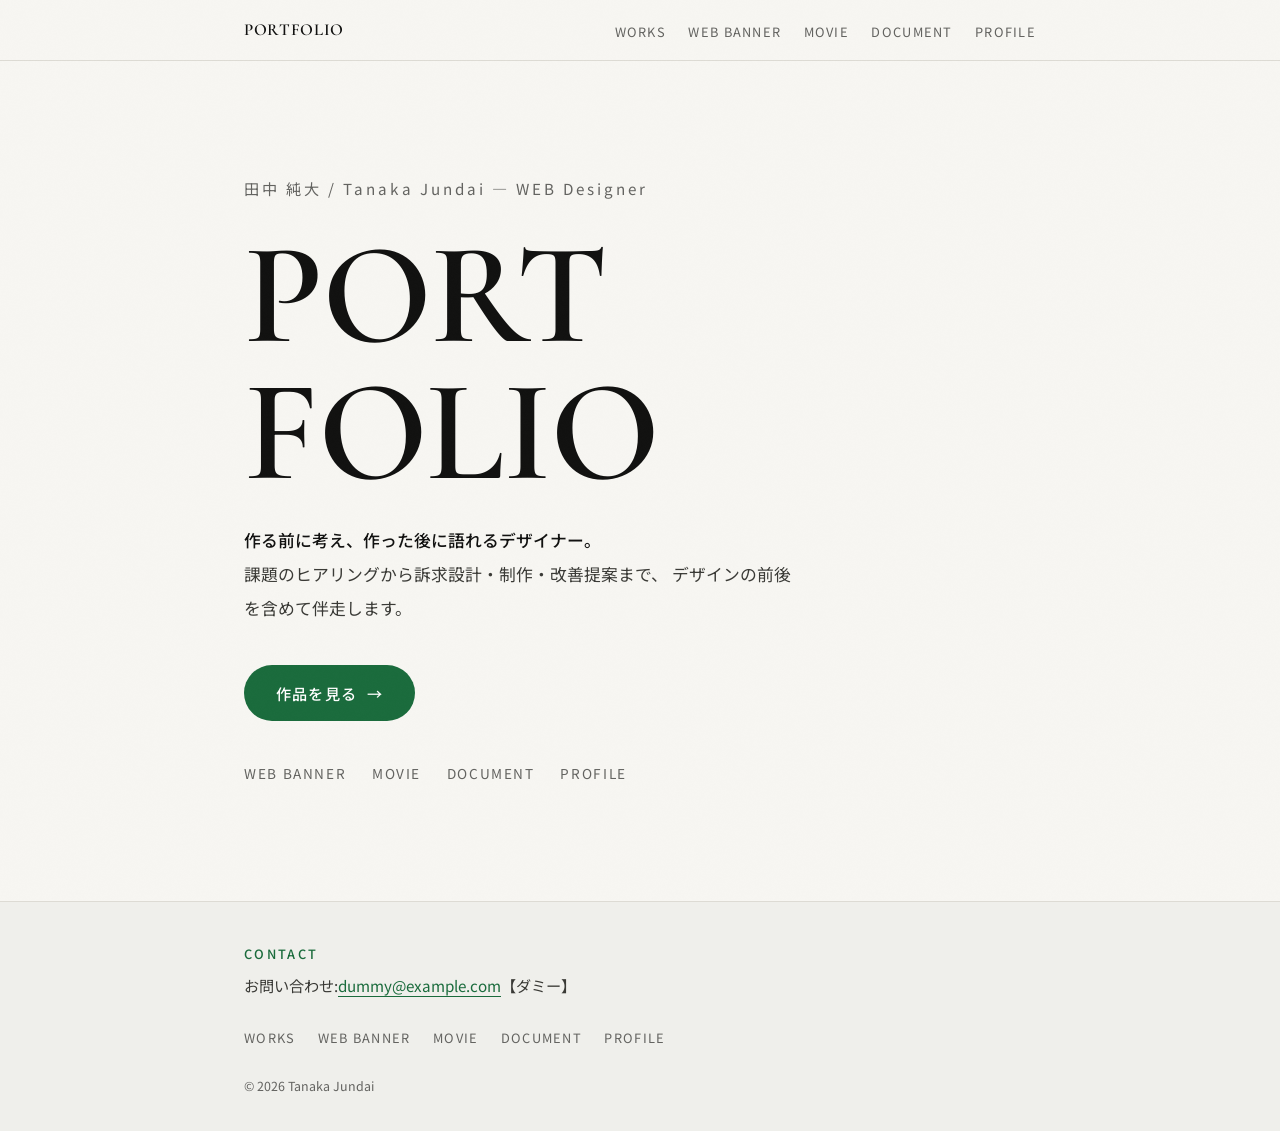
==== index.html @ b8ddf9c5 "Add files via upload" ====
<!DOCTYPE html>
<html lang="ja">
<head>
<meta charset="UTF-8">
<meta name="viewport" content="width=device-width, initial-scale=1.0">
<title>田中純大 | WEBデザイナー Portfolio</title>
<meta name="description" content="WEBデザイナー田中純大のポートフォリオ。バナー・映像・提案資料まで、意図を語れるデザインの実績を掲載しています。">
<meta property="og:title" content="田中純大 | WEBデザイナー Portfolio">
<meta property="og:description" content="意図を語り、提案できるWEBデザイナー田中純大の制作実績。">
<meta property="og:type" content="website">
<meta property="og:url" content="https://tanaka11921423-source.github.io/portfolio/">
<link href="https://fonts.googleapis.com/css2?family=Noto+Sans+JP:wght@300;400;500;700&family=Cormorant+Garamond:ital,wght@0,300;0,400;0,600;1,300;1,400&display=swap" rel="stylesheet">
<link rel="stylesheet" href="style.css">
</head>
<body>

<nav class="site-nav" aria-label="メインナビゲーション">
  <div class="nav-inner">
    <a class="nav-logo" href="index.html">PORTFOLIO</a>
    <ul class="nav-links">
      <li><a href="works.html">Works</a></li>
      <li><a href="banner.html">Web Banner</a></li>
      <li><a href="movie.html">Movie</a></li>
      <li><a href="document.html">Document</a></li>
      <li><a href="profile.html">Profile</a></li>
    </ul>
    <button class="hamburger" id="hamburger" aria-label="メニューを開く" aria-expanded="false">
      <span></span><span></span><span></span>
    </button>
  </div>
</nav>
<div class="mobile-menu" id="mobileMenu" role="navigation" aria-label="モバイルメニュー">
  <a href="works.html">Works</a>
  <a href="banner.html">Web Banner</a>
  <a href="movie.html">Movie</a>
  <a href="document.html">Document</a>
  <a href="profile.html">Profile</a>
</div>

<main>
<div class="cover-page">
  <div class="cover-inner">
    <p class="cover-label fade-in">田中 純大 / Tanaka Jundai — WEB Designer</p>
    <h1 class="cover-title fade-in">PORT<br>FOLIO</h1>
    <p class="cover-tagline fade-in">
      <strong>作る前に考え、作った後に語れるデザイナー。</strong><br>
      課題のヒアリングから訴求設計・制作・改善提案まで、
      デザインの前後を含めて伴走します。
    </p>
    <a class="cover-cta fade-in" href="works.html">作品を見る</a>
    <nav class="cover-nav fade-in" aria-label="ページ一覧">
      <a href="banner.html">Web Banner</a>
      <a href="movie.html">Movie</a>
      <a href="document.html">Document</a>
      <a href="profile.html">Profile</a>
    </nav>
  </div>
</div>
</main>

<footer class="site-footer">
  <div class="footer-inner">
    <p class="footer-contact-label">Contact</p>
    <!-- TODO: 連絡先を実際のものに差し替えてください -->
    <p class="footer-contact">お問い合わせ:<a href="mailto:dummy@example.com">dummy@example.com</a>【ダミー】</p>
    <div class="footer-links">
      <a href="works.html">Works</a>
      <a href="banner.html">Web Banner</a>
      <a href="movie.html">Movie</a>
      <a href="document.html">Document</a>
      <a href="profile.html">Profile</a>
    </div>
    <p class="footer-copy">© 2026 Tanaka Jundai</p>
  </div>
</footer>

<script src="script.js"></script>
</body>
</html>
---- style.css ----
/* ============================================================
   田中純大 Portfolio — 共通スタイル
   既存のデザイントークンを継承し、全ページで共有します。
   ============================================================ */

:root {
  --bg:        #f7f6f2;
  --bg2:       #ffffff;
  --bg3:       #efefeb;
  --border:    #dddbd4;
  --text:      #111110;
  --text-sub:  #3a3a36;
  --text-muted:#636360;
  --accent:    #1a6b3c;
  --accent-lt: #e8f4ed;
  --accent2:   #b45309;
  --accent2-lt:#fef3e2;
  --line:      1px solid var(--border);
  --radius:    6px;
  --max:       840px;
  --sans:      'Noto Sans JP', sans-serif;
  --display:   'Cormorant Garamond', serif;
}

*, *::before, *::after { box-sizing: border-box; margin: 0; padding: 0; }
html { scroll-behavior: smooth; font-size: 16px; }
body {
  background: var(--bg);
  color: var(--text);
  font-family: var(--sans);
  font-weight: 400;
  font-size: 1rem;
  line-height: 1.9;
  overflow-x: hidden;
}

/* 紙のような質感のノイズ */
body::after {
  content: '';
  position: fixed;
  inset: 0;
  pointer-events: none;
  z-index: 9999;
  opacity: 0.018;
  background-image: url("data:image/svg+xml,%3Csvg xmlns='http://www.w3.org/2000/svg' width='400' height='400'%3E%3Cfilter id='g'%3E%3CfeTurbulence type='fractalNoise' baseFrequency='0.72' numOctaves='4' stitchTiles='stitch'/%3E%3CfeColorMatrix type='saturate' values='0'/%3E%3C/filter%3E%3Crect width='400' height='400' filter='url(%23g)'/%3E%3C/svg%3E");
  background-size: 200px 200px;
}

.wrap { max-width: var(--max); margin: 0 auto; padding: 0 1.5rem; }

/* ── NAV ─────────────────────────────────────── */
nav.site-nav {
  position: sticky; top: 0; z-index: 100;
  background: rgba(247,246,242,0.94);
  backdrop-filter: blur(8px);
  border-bottom: var(--line);
}
.nav-inner {
  max-width: var(--max); margin: 0 auto; padding: 0 1.5rem;
  display: flex; justify-content: space-between; align-items: center;
  height: 60px;
}
.nav-logo {
  font-family: var(--display); font-size: 1.05rem; font-weight: 600;
  color: var(--text); text-decoration: none; letter-spacing: 0.04em;
}
.nav-links { display: none; list-style: none; }
.nav-links a {
  font-size: 0.8rem; letter-spacing: 0.1em; text-transform: uppercase;
  color: var(--text-muted); text-decoration: none; transition: color 0.2s;
  padding-bottom: 4px;
}
.nav-links a:hover { color: var(--accent); }
/* 現在地表示 */
.nav-links a[aria-current="page"],
.nav-links a.current {
  color: var(--accent);
  border-bottom: 2px solid var(--accent);
}

/* ハンバーガー(モバイル) */
.hamburger {
  display: flex; flex-direction: column; justify-content: center; gap: 5px;
  width: 36px; height: 36px;
  background: none; border: none; cursor: pointer; padding: 4px; z-index: 200;
}
.hamburger span {
  display: block; width: 22px; height: 2px;
  background: var(--text); border-radius: 2px;
  transition: transform 0.3s, opacity 0.3s;
  transform-origin: center;
}
.hamburger.open span:nth-child(1) { transform: translateY(7px) rotate(45deg); }
.hamburger.open span:nth-child(2) { opacity: 0; }
.hamburger.open span:nth-child(3) { transform: translateY(-7px) rotate(-45deg); }

.mobile-menu {
  display: block; position: fixed; top: 60px; right: 0; width: 220px;
  background: var(--bg2); border-left: var(--line); border-bottom: var(--line);
  border-radius: 0 0 0 var(--radius);
  box-shadow: -4px 4px 20px rgba(0,0,0,0.08);
  z-index: 150; padding: 0.5rem 0;
  transform: translateX(100%); transition: transform 0.3s ease;
}
.mobile-menu.open { transform: translateX(0); }
.mobile-menu a {
  display: block; padding: 1rem 1.5rem;
  font-size: 0.92rem; letter-spacing: 0.1em; text-transform: uppercase;
  color: var(--text-sub); text-decoration: none;
  border-bottom: var(--line); transition: background 0.2s, color 0.2s;
}
.mobile-menu a:last-child { border-bottom: none; }
.mobile-menu a:hover { background: var(--accent-lt); color: var(--accent); }
.mobile-menu a[aria-current="page"] { color: var(--accent); font-weight: 500; }

@media (min-width: 769px) {
  .hamburger { display: none; }
  .mobile-menu { display: none !important; }
  .nav-links { display: flex; gap: 1.8rem; }
}

/* ── COVER(トップページ) ───────────────────── */
.cover-page {
  min-height: calc(100vh - 60px);
  display: flex; align-items: center;
}
.cover-inner { max-width: var(--max); margin: 0 auto; padding: 4rem 1.5rem; width: 100%; }
.cover-label {
  font-size: 0.95rem; letter-spacing: 0.2em; color: var(--text-muted);
  margin-bottom: 1.5rem;
}
.cover-title {
  font-family: var(--display);
  font-size: clamp(4rem, 14vw, 9rem);
  font-weight: 600; line-height: 0.95; letter-spacing: -0.01em;
  margin-bottom: 1.5rem;
}
.cover-tagline {
  font-size: 1.05rem; color: var(--text-sub); line-height: 2;
  max-width: 560px; margin-bottom: 2.5rem;
}
.cover-tagline strong { color: var(--text); font-weight: 500; }
.cover-cta {
  display: inline-flex; align-items: center; gap: 0.6rem;
  background: var(--accent); color: #fff; text-decoration: none;
  font-size: 0.95rem; font-weight: 500; letter-spacing: 0.08em;
  padding: 0.85rem 2rem; border-radius: 100px;
  transition: opacity 0.2s, transform 0.2s;
}
.cover-cta:hover { opacity: 0.88; transform: translateY(-1px); }
.cover-cta::after { content: '→'; }
.cover-nav {
  display: flex; gap: 1.6rem; margin-top: 2.5rem; flex-wrap: wrap;
}
.cover-nav a {
  font-size: 0.85rem; letter-spacing: 0.12em; text-transform: uppercase;
  color: var(--text-muted); text-decoration: none;
  border-bottom: 1px solid transparent; transition: color 0.2s, border-color 0.2s;
}
.cover-nav a:hover { color: var(--accent); border-color: var(--accent); }

/* ── SECTION 共通 ────────────────────────────── */
.sec { padding: 4.5rem 0; border-bottom: var(--line); }
.sec:last-of-type { border-bottom: none; }
.sec-label {
  font-size: 0.82rem; letter-spacing: 0.18em; text-transform: uppercase;
  color: var(--accent); font-weight: 500; margin-bottom: 0.6rem;
}
.sec-title {
  font-size: 1.7rem; font-weight: 700; line-height: 1.5; margin-bottom: 2rem;
}
.sec-lead { color: var(--text-sub); max-width: 640px; margin-bottom: 2.5rem; }
.sec-lead strong { color: var(--text); font-weight: 500; }

/* ── ボックス・チップ ────────────────────────── */
.note-box {
  background: var(--bg2); border: var(--line); border-left: 3px solid var(--accent);
  border-radius: var(--radius); padding: 1.2rem 1.5rem;
  max-width: 640px; margin-bottom: 2rem;
}
.note-box-label {
  font-size: 0.85rem; letter-spacing: 0.18em; text-transform: uppercase;
  color: var(--accent); font-weight: 500; margin-bottom: 0.4rem;
}
.note-box-text { font-size: 0.93rem; color: var(--text-sub); line-height: 1.85; }
.note-box-text strong { color: var(--text); font-weight: 500; }

.chips { display: flex; flex-wrap: wrap; gap: 0.5rem; }
.chip {
  font-size: 0.85rem; padding: 0.3rem 0.8rem; border-radius: 100px;
  border: var(--line); color: var(--text-sub); background: var(--bg2);
}
.chip.hi { background: var(--accent-lt); border-color: var(--accent); color: var(--accent); }

/* ── WORKS カード ────────────────────────────── */
.work-cards { display: grid; grid-template-columns: 1fr; gap: 1.5rem; }
@media (min-width: 640px) { .work-cards { grid-template-columns: repeat(3, 1fr); } }
.work-card {
  display: block; text-decoration: none; color: inherit;
  background: var(--bg2); border: var(--line); border-radius: var(--radius);
  overflow: hidden; transition: transform 0.2s, box-shadow 0.2s;
}
.work-card:hover { transform: translateY(-3px); box-shadow: 0 8px 24px rgba(0,0,0,0.07); }
.work-card-thumb { aspect-ratio: 4 / 3; background: var(--bg3); }
.work-card-body { padding: 1.1rem 1.3rem 1.3rem; }
.work-card-cat {
  font-size: 0.75rem; letter-spacing: 0.15em; text-transform: uppercase;
  color: var(--accent); font-weight: 500; margin-bottom: 0.2rem;
}
.work-card-title { font-size: 1.05rem; font-weight: 700; margin-bottom: 0.3rem; }
.work-card-desc { font-size: 0.87rem; color: var(--text-muted); line-height: 1.7; }

/* ── 作品グリッド(バナー等) ─────────────────── */
.work-grid { display: grid; grid-template-columns: 1fr; gap: 2rem; }
@media (min-width: 640px) { .work-grid { grid-template-columns: repeat(2, 1fr); } }
.work-item { background: var(--bg2); border: var(--line); border-radius: var(--radius); overflow: hidden; }
.work-item img { width: 100%; aspect-ratio: 5 / 4; object-fit: cover; display: block; }
.work-item-body { padding: 1rem 1.2rem 1.2rem; }
.work-item-title { font-size: 0.95rem; font-weight: 700; margin-bottom: 0.25rem; }
.work-item-desc { font-size: 0.85rem; color: var(--text-sub); line-height: 1.75; }

/* ── 動画 ────────────────────────────────────── */
.video-frame {
  position: relative; aspect-ratio: 16 / 9;
  background: var(--bg3); border: var(--line); border-radius: var(--radius);
  overflow: hidden; margin-bottom: 1.2rem;
}
.video-frame iframe { position: absolute; inset: 0; width: 100%; height: 100%; border: none; }

/* ── ダミープレースホルダー ──────────────────── */
.ph {
  display: flex; flex-direction: column; align-items: center; justify-content: center;
  gap: 0.4rem;
  background: repeating-linear-gradient(-45deg, var(--bg3), var(--bg3) 12px, #e9e9e4 12px, #e9e9e4 24px);
  border: 2px dashed var(--border);
  color: var(--text-muted);
  font-size: 0.85rem; letter-spacing: 0.08em;
  text-align: center; padding: 1rem;
}
.ph::before { content: '🖼'; font-size: 1.4rem; opacity: 0.5; }
.ph.ph-video::before { content: '▶'; }
.ph-tag {
  display: inline-block;
  background: var(--accent2-lt); color: var(--accent2);
  font-size: 0.78rem; font-weight: 500; letter-spacing: 0.08em;
  padding: 0.15rem 0.7rem; border-radius: 100px;
  margin-bottom: 0.8rem;
}

/* ── プロセスステップ ────────────────────────── */
.steps { display: flex; flex-wrap: wrap; gap: 0.8rem; margin-bottom: 2.5rem; }
.step {
  flex: 1 1 140px;
  background: var(--bg2); border: var(--line); border-radius: var(--radius);
  padding: 0.9rem 1rem; text-align: center;
}
.step-num {
  font-family: var(--display); font-size: 1.2rem; font-weight: 600;
  color: var(--accent); margin-bottom: 0.15rem;
}
.step-name { font-size: 0.85rem; font-weight: 500; }

/* ── プロフィール ────────────────────────────── */
.profile-hero { padding: 4rem 0 3.5rem; border-bottom: var(--line); }
.profile-hero-grid { display: grid; grid-template-columns: 1fr; gap: 2.5rem; align-items: start; }
@media (min-width: 700px) { .profile-hero-grid { grid-template-columns: 1fr 260px; } }
.profile-name {
  font-family: var(--display);
  font-size: clamp(2.4rem, 7vw, 3.6rem);
  font-weight: 600; line-height: 1.1; margin-bottom: 0.4rem;
}
.profile-name-ja { font-size: 0.95rem; color: var(--text-muted); letter-spacing: 0.15em; margin-bottom: 1.6rem; }
.profile-intro { font-size: 0.98rem; color: var(--text-sub); max-width: 560px; margin-bottom: 1.6rem; }
.profile-intro strong { color: var(--text); font-weight: 500; }
.profile-photo { width: 100%; border-radius: var(--radius); border: var(--line); display: block; }

/* スキル表 */
.skill-list { list-style: none; display: grid; gap: 0.7rem; max-width: 560px; }
.skill-item {
  display: flex; justify-content: space-between; gap: 1rem;
  background: var(--bg2); border: var(--line); border-radius: var(--radius);
  padding: 0.7rem 1.1rem; font-size: 0.9rem;
}
.skill-name { font-weight: 500; }
.skill-note { color: var(--text-muted); font-size: 0.85rem; text-align: right; }

/* タイムライン */
.timeline { list-style: none; border-left: 2px solid var(--border); padding-left: 1.4rem; display: grid; gap: 1.4rem; max-width: 560px; }
.timeline li { position: relative; }
.timeline li::before {
  content: ''; position: absolute; left: -1.75rem; top: 0.55rem;
  width: 9px; height: 9px; border-radius: 50%;
  background: var(--accent); border: 2px solid var(--bg);
}
.timeline-year { font-family: var(--display); font-weight: 600; color: var(--accent); font-size: 1.05rem; }
.timeline-body { font-size: 0.92rem; color: var(--text-sub); }
.timeline-body strong { color: var(--text); font-weight: 500; }

/* Approach カード */
.approach-grid { display: grid; grid-template-columns: 1fr; gap: 1.2rem; }
@media (min-width: 640px) { .approach-grid { grid-template-columns: repeat(2, 1fr); } }
.approach-cell {
  background: var(--bg2); border: var(--line); border-radius: var(--radius);
  padding: 1.3rem 1.4rem;
}
.approach-num { font-family: var(--display); font-size: 1.3rem; font-weight: 600; color: var(--accent); margin-bottom: 0.3rem; }
.approach-title { font-size: 1rem; font-weight: 700; margin-bottom: 0.4rem; }
.approach-text { font-size: 0.88rem; color: var(--text-sub); line-height: 1.8; }

/* Vision */
.philosophy-quote {
  font-size: 1.25rem; font-weight: 700; line-height: 1.8;
  border-left: 3px solid var(--accent); padding-left: 1.2rem;
  margin-bottom: 1.6rem;
}
.philosophy-body p { color: var(--text-sub); max-width: 640px; margin-bottom: 1rem; }
.philosophy-body strong { color: var(--text); font-weight: 500; }

/* ── ページ送り+フッター ────────────────────── */
.page-nav {
  display: flex; justify-content: space-between; gap: 1rem;
  max-width: var(--max); margin: 0 auto; padding: 2.5rem 1.5rem;
}
.page-nav a {
  display: inline-flex; flex-direction: column; gap: 0.15rem;
  text-decoration: none; max-width: 48%;
}
.page-nav-label {
  font-size: 0.75rem; letter-spacing: 0.15em; text-transform: uppercase;
  color: var(--text-muted);
}
.page-nav-title { font-size: 0.95rem; font-weight: 700; color: var(--text); transition: color 0.2s; }
.page-nav a:hover .page-nav-title { color: var(--accent); }
.page-nav .next { text-align: right; margin-left: auto; }

footer.site-footer {
  border-top: var(--line);
  background: var(--bg3);
  padding: 2.5rem 0 2rem;
}
.footer-inner { max-width: var(--max); margin: 0 auto; padding: 0 1.5rem; }
.footer-contact-label {
  font-size: 0.8rem; letter-spacing: 0.18em; text-transform: uppercase;
  color: var(--accent); font-weight: 500; margin-bottom: 0.3rem;
}
.footer-contact {
  font-size: 0.95rem; color: var(--text-sub); margin-bottom: 1.6rem;
}
.footer-contact a { color: var(--accent); text-decoration: none; border-bottom: 1px solid var(--accent); }
.footer-links { display: flex; flex-wrap: wrap; gap: 1.4rem; margin-bottom: 1.6rem; }
.footer-links a {
  font-size: 0.8rem; letter-spacing: 0.1em; text-transform: uppercase;
  color: var(--text-muted); text-decoration: none; transition: color 0.2s;
}
.footer-links a:hover { color: var(--accent); }
.footer-copy { font-size: 0.78rem; color: var(--text-muted); }

/* ── トップへ戻る ────────────────────────────── */
.back-to-top {
  position: fixed; right: 1.2rem; bottom: 1.2rem; z-index: 90;
  width: 42px; height: 42px; border-radius: 50%;
  background: var(--bg2); border: var(--line); cursor: pointer;
  display: flex; align-items: center; justify-content: center;
  opacity: 0; pointer-events: none; transition: opacity 0.3s;
}
.back-to-top.show { opacity: 1; pointer-events: auto; }
.back-to-top svg { width: 18px; height: 18px; fill: none; stroke: var(--text); stroke-width: 2; }

/* ── フェードイン ────────────────────────────── */
.fade-in { opacity: 0; transform: translateY(16px); transition: opacity 0.6s ease, transform 0.6s ease; }
.fade-in.visible { opacity: 1; transform: translateY(0); }

@media (prefers-reduced-motion: reduce) {
  html { scroll-behavior: auto; }
  .fade-in { opacity: 1; transform: none; transition: none; }
  .work-card, .cover-cta { transition: none; }
}

/* フォーカス可視化 */
a:focus-visible, button:focus-visible {
  outline: 2px solid var(--accent);
  outline-offset: 3px;
  border-radius: 2px;
}

/* ── モバイル用:現在ページ名ラベル ──────────── */
.nav-here {
  font-size: 0.78rem; letter-spacing: 0.12em; text-transform: uppercase;
  color: var(--accent); font-weight: 500;
  background: var(--accent-lt);
  padding: 0.15rem 0.7rem; border-radius: 100px;
  margin-right: auto; margin-left: 0.9rem;
}
@media (min-width: 769px) {
  .nav-here { display: none; }
  .nav-links { gap: 1.4rem; }
}
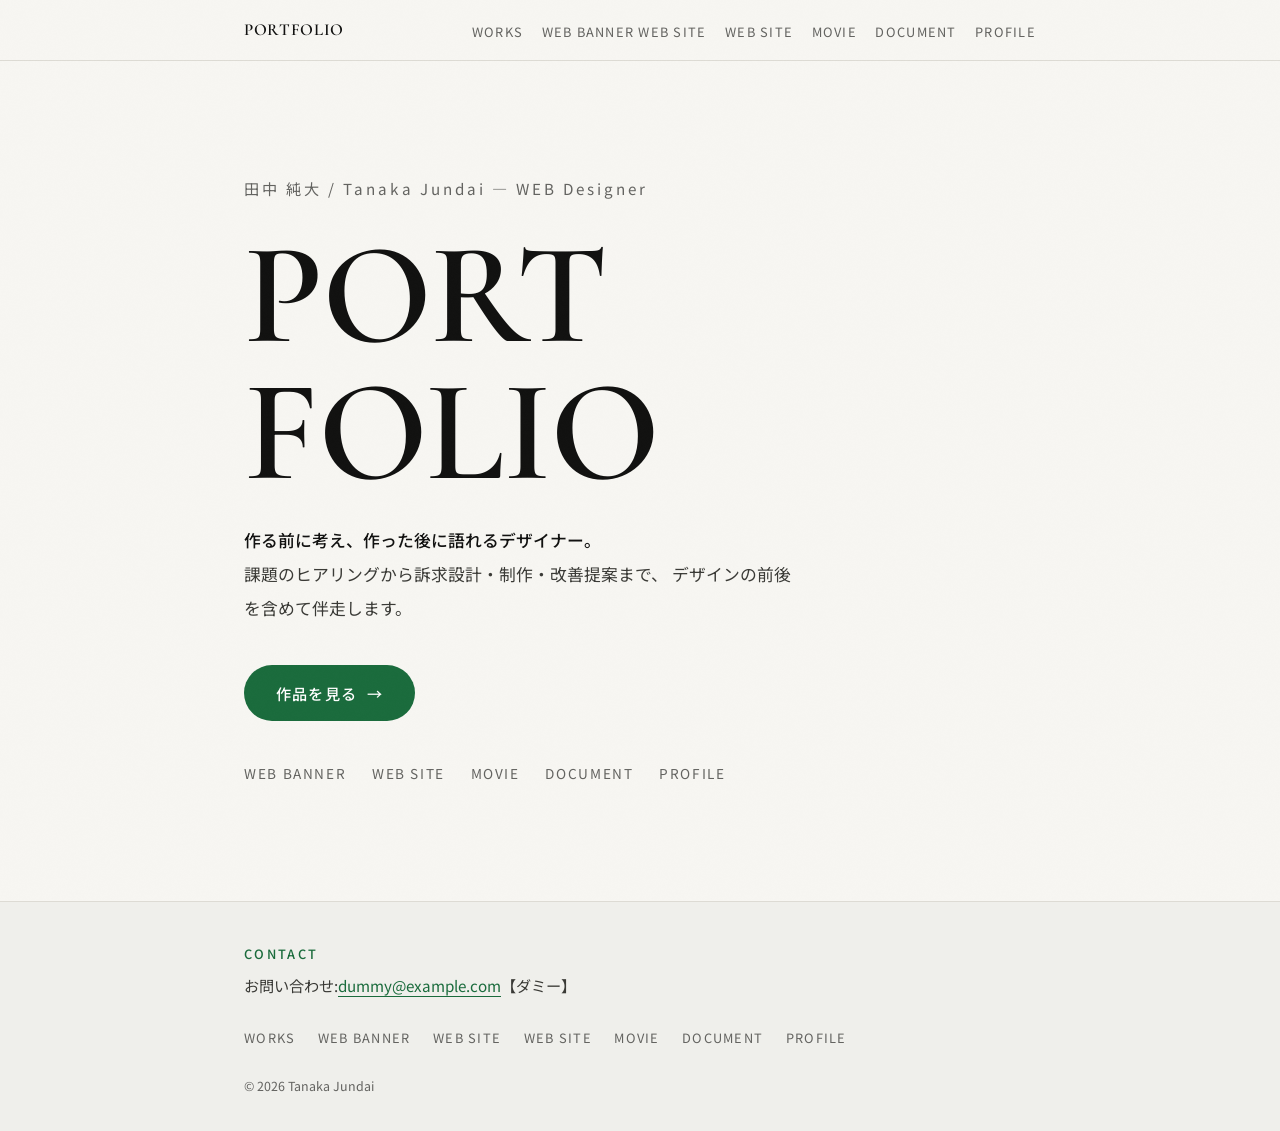
==== commit c243461a: "Add files via upload" ====
--- a/index.html
+++ b/index.html
@@ -19,7 +19,9 @@
     <a class="nav-logo" href="index.html">PORTFOLIO</a>
     <ul class="nav-links">
       <li><a href="works.html">Works</a></li>
-      <li><a href="banner.html">Web Banner</a></li>
+      <li><a href="banner.html">Web Banner</a>
+      <a href="website.html">Web Site</a></li>
+      <li><a href="website.html">Web Site</a></li>
       <li><a href="movie.html">Movie</a></li>
       <li><a href="document.html">Document</a></li>
       <li><a href="profile.html">Profile</a></li>
@@ -32,6 +34,8 @@
 <div class="mobile-menu" id="mobileMenu" role="navigation" aria-label="モバイルメニュー">
   <a href="works.html">Works</a>
   <a href="banner.html">Web Banner</a>
+      <a href="website.html">Web Site</a>
+  <a href="website.html">Web Site</a>
   <a href="movie.html">Movie</a>
   <a href="document.html">Document</a>
   <a href="profile.html">Profile</a>
@@ -50,6 +54,7 @@
     <a class="cover-cta fade-in" href="works.html">作品を見る</a>
     <nav class="cover-nav fade-in" aria-label="ページ一覧">
       <a href="banner.html">Web Banner</a>
+      <a href="website.html">Web Site</a>
       <a href="movie.html">Movie</a>
       <a href="document.html">Document</a>
       <a href="profile.html">Profile</a>
@@ -66,6 +71,8 @@
     <div class="footer-links">
       <a href="works.html">Works</a>
       <a href="banner.html">Web Banner</a>
+      <a href="website.html">Web Site</a>
+      <a href="website.html">Web Site</a>
       <a href="movie.html">Movie</a>
       <a href="document.html">Document</a>
       <a href="profile.html">Profile</a>
--- a/style.css
+++ b/style.css
@@ -194,7 +194,7 @@
 
 /* ── WORKS カード ────────────────────────────── */
 .work-cards { display: grid; grid-template-columns: 1fr; gap: 1.5rem; }
-@media (min-width: 640px) { .work-cards { grid-template-columns: repeat(3, 1fr); } }
+@media (min-width: 640px) { .work-cards { grid-template-columns: repeat(2, 1fr); } }
 .work-card {
   display: block; text-decoration: none; color: inherit;
   background: var(--bg2); border: var(--line); border-radius: var(--radius);
@@ -393,5 +393,5 @@
 }
 @media (min-width: 769px) {
   .nav-here { display: none; }
-  .nav-links { gap: 1.4rem; }
-}
+  .nav-links { gap: 1.15rem; }
+}
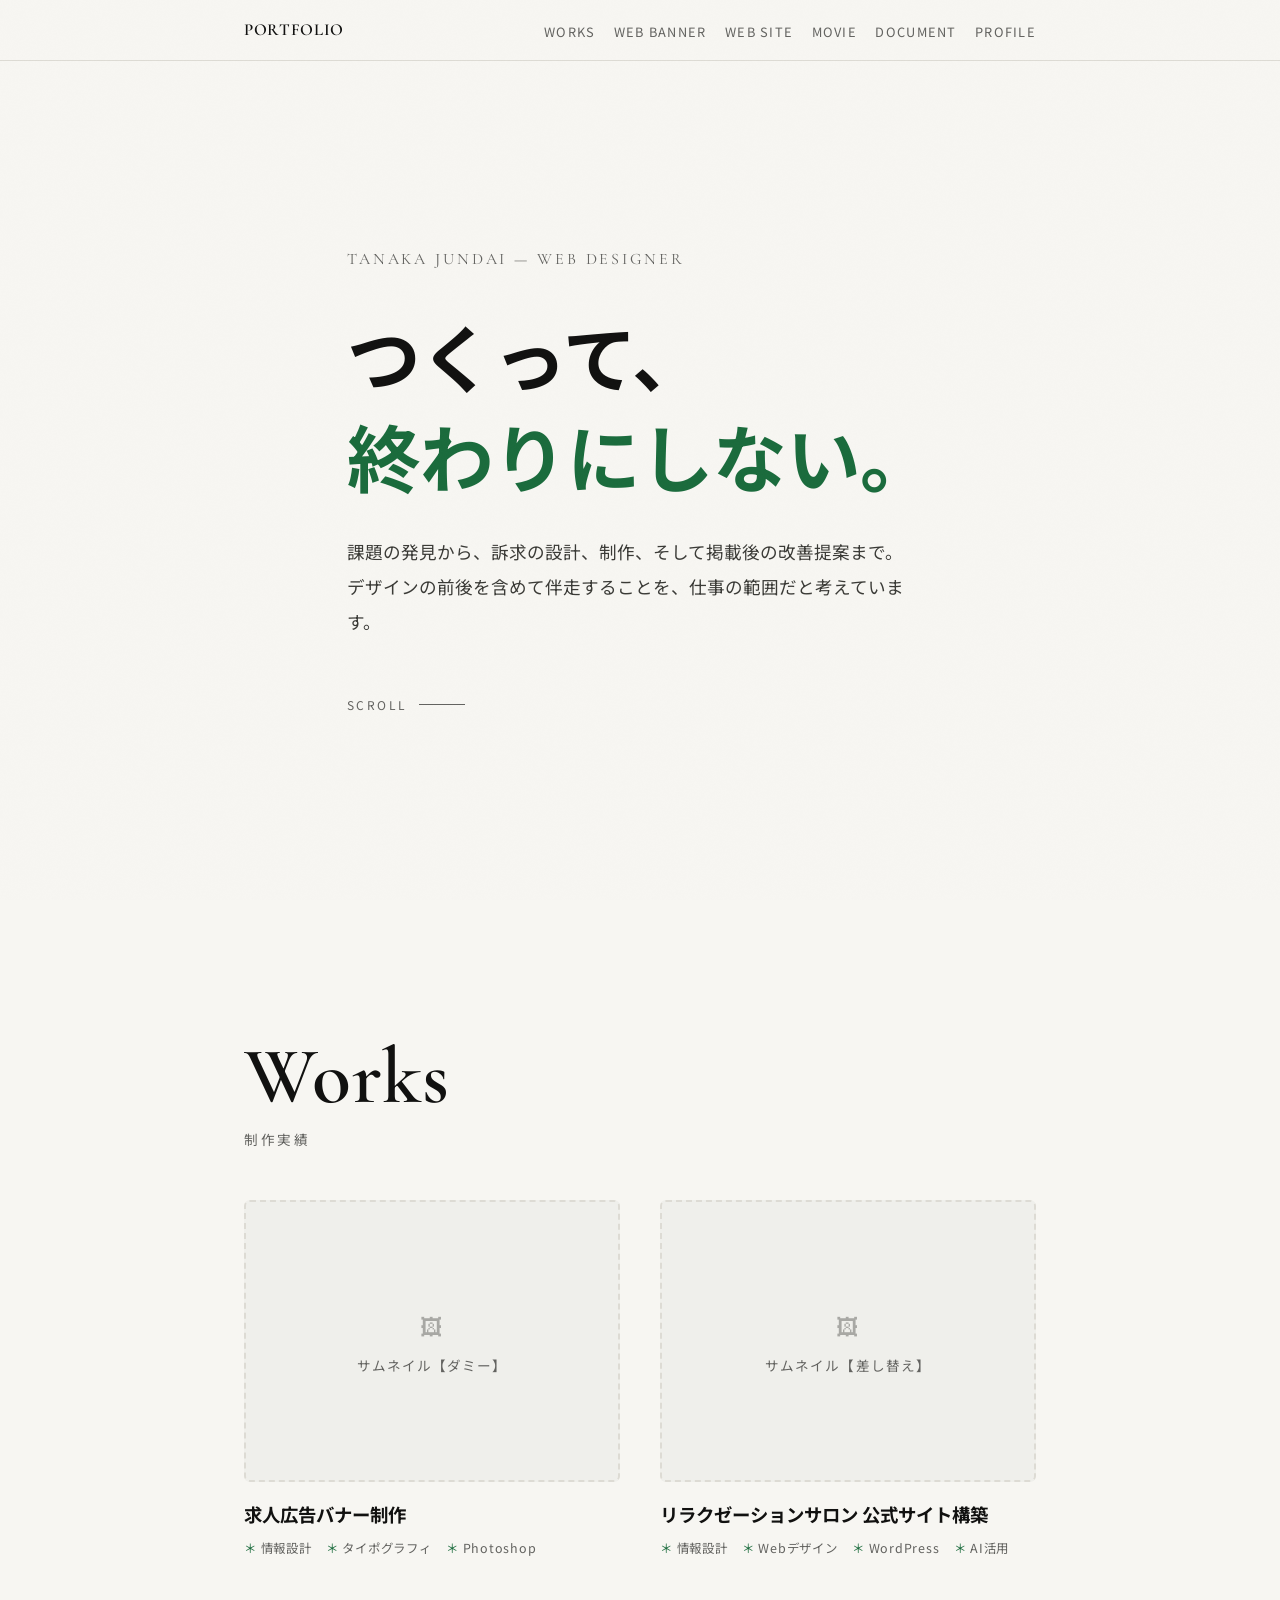
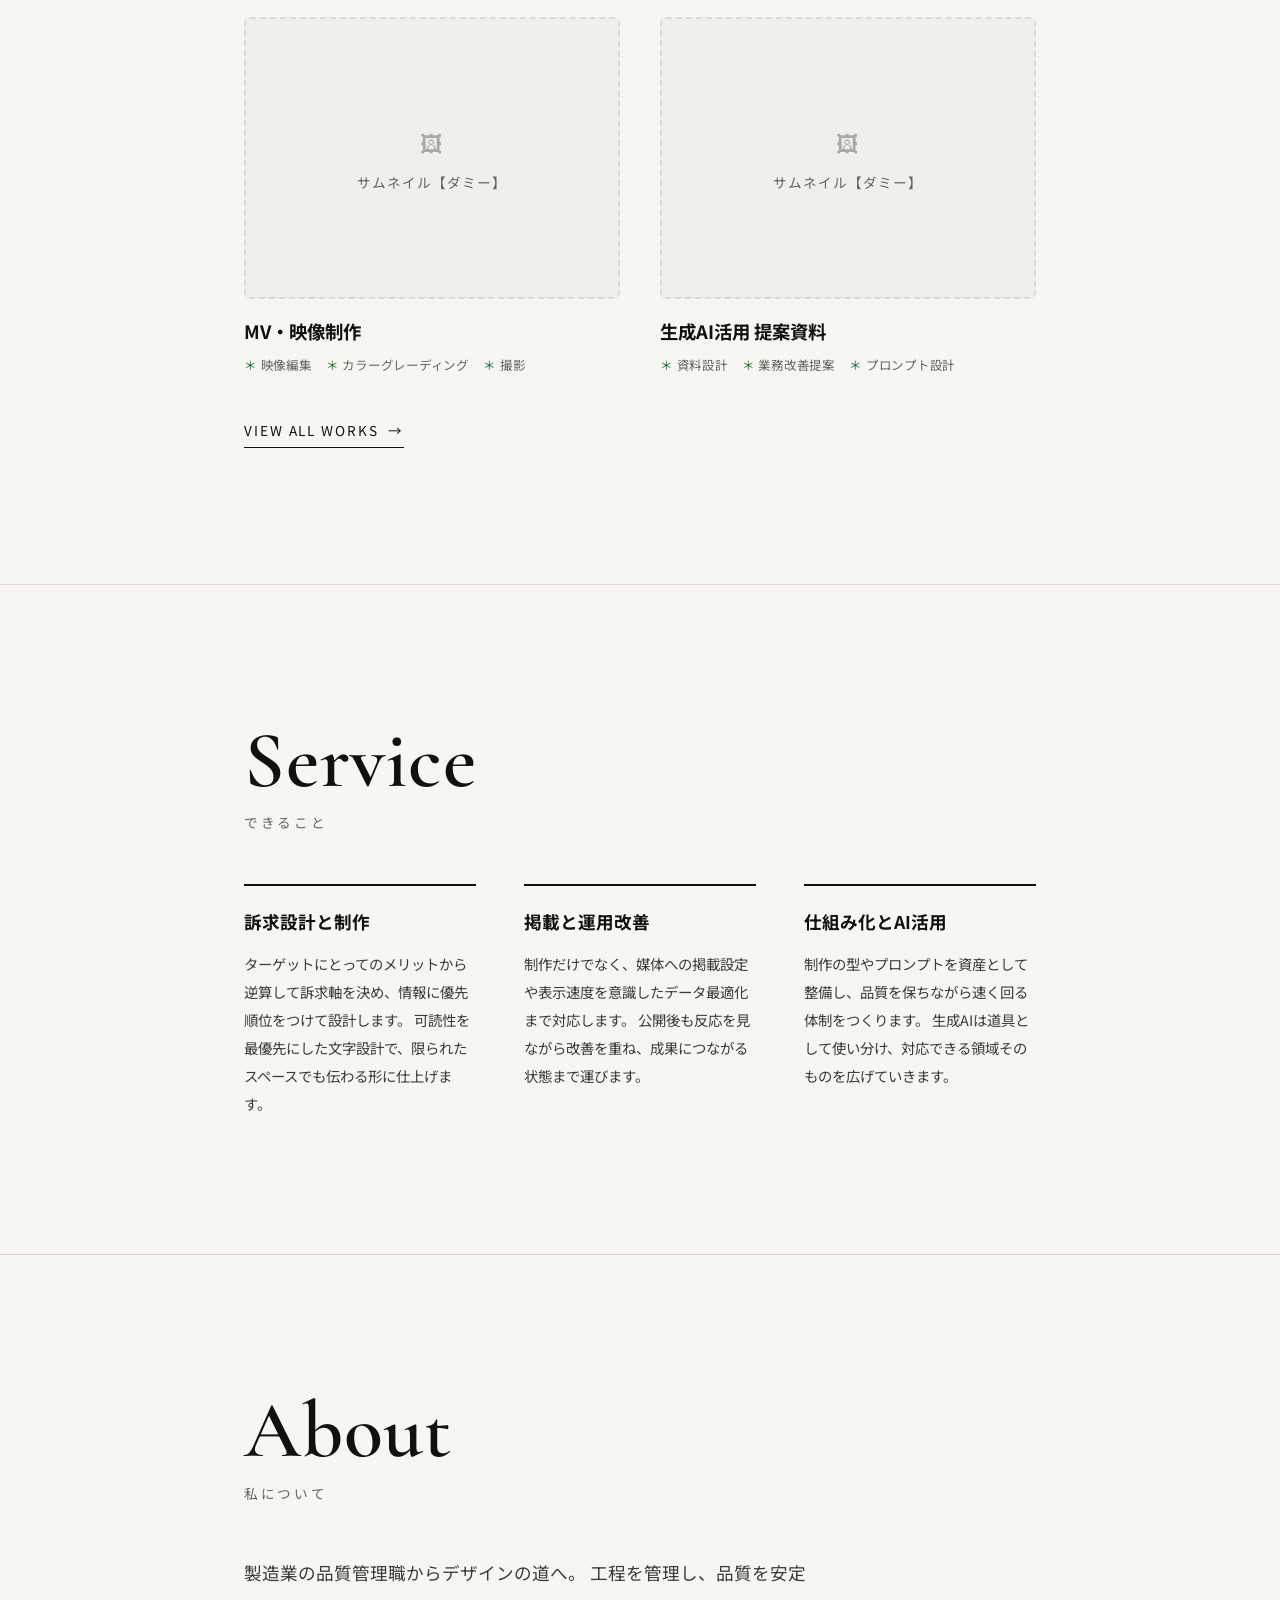
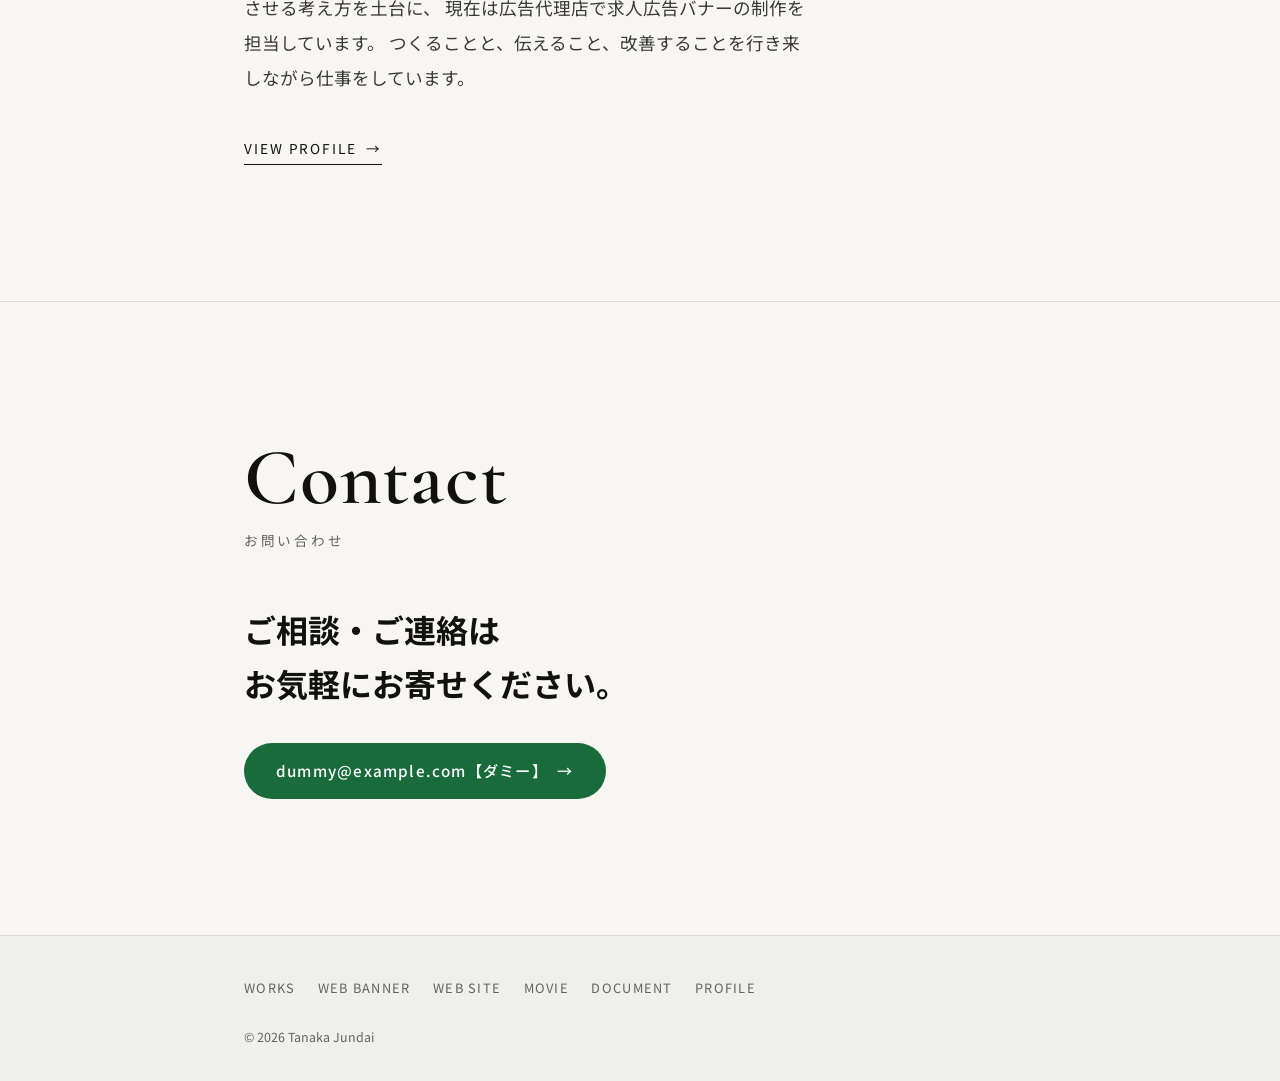
==== commit 304e16d4: "Add files via upload" ====
--- a/index.html
+++ b/index.html
@@ -4,9 +4,9 @@
 <meta charset="UTF-8">
 <meta name="viewport" content="width=device-width, initial-scale=1.0">
 <title>田中純大 | WEBデザイナー Portfolio</title>
-<meta name="description" content="WEBデザイナー田中純大のポートフォリオ。バナー・映像・提案資料まで、意図を語れるデザインの実績を掲載しています。">
+<meta name="description" content="WEBデザイナー田中純大のポートフォリオ。バナー・Webサイト・映像・提案資料まで、課題の発見から改善提案までを担うデザインの実績を掲載しています。">
 <meta property="og:title" content="田中純大 | WEBデザイナー Portfolio">
-<meta property="og:description" content="意図を語り、提案できるWEBデザイナー田中純大の制作実績。">
+<meta property="og:description" content="つくって、終わりにしない。課題の発見から制作、改善提案まで担うWEBデザイナーの実績。">
 <meta property="og:type" content="website">
 <meta property="og:url" content="https://tanaka11921423-source.github.io/portfolio/">
 <link href="https://fonts.googleapis.com/css2?family=Noto+Sans+JP:wght@300;400;500;700&family=Cormorant+Garamond:ital,wght@0,300;0,400;0,600;1,300;1,400&display=swap" rel="stylesheet">
@@ -19,8 +19,7 @@
     <a class="nav-logo" href="index.html">PORTFOLIO</a>
     <ul class="nav-links">
       <li><a href="works.html">Works</a></li>
-      <li><a href="banner.html">Web Banner</a>
-      <a href="website.html">Web Site</a></li>
+      <li><a href="banner.html">Web Banner</a></li>
       <li><a href="website.html">Web Site</a></li>
       <li><a href="movie.html">Movie</a></li>
       <li><a href="document.html">Document</a></li>
@@ -34,7 +33,6 @@
 <div class="mobile-menu" id="mobileMenu" role="navigation" aria-label="モバイルメニュー">
   <a href="works.html">Works</a>
   <a href="banner.html">Web Banner</a>
-      <a href="website.html">Web Site</a>
   <a href="website.html">Web Site</a>
   <a href="movie.html">Movie</a>
   <a href="document.html">Document</a>
@@ -42,36 +40,126 @@
 </div>
 
 <main>
-<div class="cover-page">
-  <div class="cover-inner">
-    <p class="cover-label fade-in">田中 純大 / Tanaka Jundai — WEB Designer</p>
-    <h1 class="cover-title fade-in">PORT<br>FOLIO</h1>
-    <p class="cover-tagline fade-in">
-      <strong>作る前に考え、作った後に語れるデザイナー。</strong><br>
-      課題のヒアリングから訴求設計・制作・改善提案まで、
-      デザインの前後を含めて伴走します。
+
+<!-- ═══ HERO ═══ -->
+<section class="hero">
+  <div class="wrap">
+    <p class="hero-name fade-in">TANAKA JUNDAI — WEB DESIGNER</p>
+    <h1 class="hero-copy fade-in">つくって、<br><em>終わりにしない。</em></h1>
+    <p class="hero-sub fade-in">
+      課題の発見から、訴求の設計、制作、そして掲載後の改善提案まで。
+      デザインの前後を含めて伴走することを、仕事の範囲だと考えています。
     </p>
-    <a class="cover-cta fade-in" href="works.html">作品を見る</a>
-    <nav class="cover-nav fade-in" aria-label="ページ一覧">
-      <a href="banner.html">Web Banner</a>
-      <a href="website.html">Web Site</a>
-      <a href="movie.html">Movie</a>
-      <a href="document.html">Document</a>
-      <a href="profile.html">Profile</a>
-    </nav>
+    <a class="scroll-cue fade-in" href="#works">Scroll</a>
   </div>
-</div>
+</section>
+
+<!-- ═══ WORKS ═══ -->
+<section class="sec-lg" id="works" aria-labelledby="works-title">
+  <div class="wrap">
+    <h2 class="title-xl fade-in" id="works-title">Works</h2>
+    <p class="title-xl-ja fade-in">制作実績</p>
+
+    <div class="work-list">
+      <a class="work-entry fade-in" href="banner.html">
+        <!-- TODO: サムネイル画像に差し替え -->
+        <div class="work-entry-thumb ph">サムネイル【ダミー】</div>
+        <p class="work-entry-title">求人広告バナー制作</p>
+        <p class="work-tags"><span>情報設計</span><span>タイポグラフィ</span><span>Photoshop</span></p>
+      </a>
+
+      <a class="work-entry fade-in" href="website.html">
+        <div class="work-entry-thumb ph">サムネイル【差し替え】</div>
+        <p class="work-entry-title">リラクゼーションサロン 公式サイト構築</p>
+        <p class="work-tags"><span>情報設計</span><span>Webデザイン</span><span>WordPress</span><span>AI活用</span></p>
+      </a>
+
+      <a class="work-entry fade-in" href="movie.html">
+        <div class="work-entry-thumb ph">サムネイル【ダミー】</div>
+        <p class="work-entry-title">MV・映像制作</p>
+        <p class="work-tags"><span>映像編集</span><span>カラーグレーディング</span><span>撮影</span></p>
+      </a>
+
+      <a class="work-entry fade-in" href="document.html">
+        <div class="work-entry-thumb ph">サムネイル【ダミー】</div>
+        <p class="work-entry-title">生成AI活用 提案資料</p>
+        <p class="work-tags"><span>資料設計</span><span>業務改善提案</span><span>プロンプト設計</span></p>
+      </a>
+    </div>
+
+    <a class="more-link fade-in" href="works.html">View All Works</a>
+  </div>
+</section>
+
+<!-- ═══ できること ═══ -->
+<section class="sec-lg" id="service" aria-labelledby="service-title">
+  <div class="wrap">
+    <h2 class="title-xl fade-in" id="service-title">Service</h2>
+    <p class="title-xl-ja fade-in">できること</p>
+
+    <div class="service-list">
+      <div class="service-item fade-in">
+        <p class="service-name">訴求設計と制作</p>
+        <p class="service-text">
+          ターゲットにとってのメリットから逆算して訴求軸を決め、情報に優先順位をつけて設計します。
+          可読性を最優先にした文字設計で、限られたスペースでも伝わる形に仕上げます。
+        </p>
+      </div>
+      <div class="service-item fade-in">
+        <p class="service-name">掲載と運用改善</p>
+        <p class="service-text">
+          制作だけでなく、媒体への掲載設定や表示速度を意識したデータ最適化まで対応します。
+          公開後も反応を見ながら改善を重ね、成果につながる状態まで運びます。
+        </p>
+      </div>
+      <div class="service-item fade-in">
+        <p class="service-name">仕組み化とAI活用</p>
+        <p class="service-text">
+          制作の型やプロンプトを資産として整備し、品質を保ちながら速く回る体制をつくります。
+          生成AIは道具として使い分け、対応できる領域そのものを広げていきます。
+        </p>
+      </div>
+    </div>
+  </div>
+</section>
+
+<!-- ═══ ABOUT ═══ -->
+<section class="sec-lg" id="about" aria-labelledby="about-title">
+  <div class="wrap">
+    <h2 class="title-xl fade-in" id="about-title">About</h2>
+    <p class="title-xl-ja fade-in">私について</p>
+
+    <p class="hero-sub fade-in" style="margin-bottom:0">
+      製造業の品質管理職からデザインの道へ。
+      工程を管理し、品質を安定させる考え方を土台に、
+      現在は広告代理店で求人広告バナーの制作を担当しています。
+      つくることと、伝えること、改善することを行き来しながら仕事をしています。
+    </p>
+
+    <a class="more-link fade-in" href="profile.html">View Profile</a>
+  </div>
+</section>
+
+<!-- ═══ CONTACT ═══ -->
+<section class="sec-lg" id="contact" aria-labelledby="contact-title">
+  <div class="wrap contact-block">
+    <h2 class="title-xl fade-in" id="contact-title">Contact</h2>
+    <p class="title-xl-ja fade-in">お問い合わせ</p>
+    <p class="contact-copy fade-in">
+      ご相談・ご連絡は<br>お気軽にお寄せください。
+    </p>
+    <!-- TODO: 連絡先を実際のものに差し替えてください -->
+    <a class="cover-cta fade-in" href="mailto:dummy@example.com">dummy@example.com【ダミー】</a>
+  </div>
+</section>
+
 </main>
 
 <footer class="site-footer">
   <div class="footer-inner">
-    <p class="footer-contact-label">Contact</p>
-    <!-- TODO: 連絡先を実際のものに差し替えてください -->
-    <p class="footer-contact">お問い合わせ:<a href="mailto:dummy@example.com">dummy@example.com</a>【ダミー】</p>
     <div class="footer-links">
       <a href="works.html">Works</a>
       <a href="banner.html">Web Banner</a>
-      <a href="website.html">Web Site</a>
       <a href="website.html">Web Site</a>
       <a href="movie.html">Movie</a>
       <a href="document.html">Document</a>
@@ -81,6 +169,9 @@
   </div>
 </footer>
 
+<button class="back-to-top" id="backToTop" aria-label="ページトップへ戻る">
+  <svg viewBox="0 0 24 24"><polyline points="18 15 12 9 6 15"></polyline></svg>
+</button>
 <script src="script.js"></script>
 </body>
 </html>
--- a/style.css
+++ b/style.css
@@ -395,3 +395,108 @@
   .nav-here { display: none; }
   .nav-links { gap: 1.15rem; }
 }
+
+/* ============================================================
+   v3 レイアウト整理(参考:QANDO)
+   ─ 余白を広く / 見出しを大きく / 説明を短く / タグで担当領域
+   ============================================================ */
+
+/* ── セクション余白を拡大 ── */
+.sec-lg { padding: 6rem 0; border-bottom: var(--line); }
+.sec-lg:last-of-type { border-bottom: none; }
+@media (min-width: 769px) { .sec-lg { padding: 8.5rem 0; } }
+
+/* ── 大見出し(セクションタイトル) ── */
+.title-xl {
+  font-family: var(--display);
+  font-size: clamp(2.6rem, 8vw, 5rem);
+  font-weight: 600; line-height: 1; letter-spacing: 0.01em;
+  margin-bottom: 0.6rem;
+}
+.title-xl-ja {
+  font-size: 0.85rem; letter-spacing: 0.2em;
+  color: var(--text-muted); margin-bottom: 3rem;
+}
+
+/* ── ヒーロー(トップ) ── */
+.hero {
+  min-height: calc(100svh - 60px);
+  display: flex; align-items: center;
+  padding: 5rem 0;
+}
+.hero-copy {
+  font-size: clamp(2.1rem, 7.5vw, 4.6rem);
+  font-weight: 700; line-height: 1.35; letter-spacing: -0.01em;
+  margin-bottom: 1.8rem;
+}
+.hero-copy em {
+  font-style: normal; color: var(--accent);
+}
+.hero-sub {
+  font-size: clamp(0.95rem, 2.4vw, 1.1rem);
+  color: var(--text-sub); line-height: 2; max-width: 32em;
+  margin-bottom: 3rem;
+}
+.hero-name {
+  font-family: var(--display);
+  font-size: 1rem; letter-spacing: 0.18em;
+  color: var(--text-muted); margin-bottom: 2rem;
+}
+.scroll-cue {
+  display: inline-flex; align-items: center; gap: 0.7rem;
+  font-size: 0.75rem; letter-spacing: 0.2em; text-transform: uppercase;
+  color: var(--text-muted); text-decoration: none;
+}
+.scroll-cue::after {
+  content: ''; width: 46px; height: 1px; background: var(--text-muted);
+  animation: cue 2s ease-in-out infinite;
+}
+@keyframes cue { 0%,100% { transform: scaleX(1); transform-origin: left; } 50% { transform: scaleX(0.4); transform-origin: left; } }
+
+/* ── 実績リスト(タグつき・1件1行) ── */
+.work-list { display: grid; gap: 2.5rem; }
+@media (min-width: 700px) { .work-list { grid-template-columns: repeat(2, 1fr); gap: 3.5rem 2.5rem; } }
+.work-entry { display: block; text-decoration: none; color: inherit; }
+.work-entry-thumb {
+  aspect-ratio: 4 / 3; background: var(--bg3);
+  border-radius: var(--radius); overflow: hidden; margin-bottom: 1.1rem;
+  transition: opacity 0.3s;
+}
+.work-entry:hover .work-entry-thumb { opacity: 0.82; }
+.work-entry-thumb img { width: 100%; height: 100%; object-fit: cover; display: block; }
+.work-entry-title {
+  font-size: 1.15rem; font-weight: 700; line-height: 1.6;
+  margin-bottom: 0.5rem; transition: color 0.2s;
+}
+.work-entry:hover .work-entry-title { color: var(--accent); }
+.work-tags {
+  display: flex; flex-wrap: wrap; gap: 0.45rem 0.9rem;
+  font-size: 0.78rem; color: var(--text-muted); letter-spacing: 0.06em;
+}
+.work-tags span::before { content: '＊ '; color: var(--accent); }
+
+/* ── できること(Service風) ── */
+.service-list { display: grid; gap: 2.5rem; }
+@media (min-width: 700px) { .service-list { grid-template-columns: repeat(3, 1fr); gap: 3rem; } }
+.service-item { border-top: 2px solid var(--text); padding-top: 1.2rem; }
+.service-name { font-size: 1.1rem; font-weight: 700; margin-bottom: 0.7rem; }
+.service-text { font-size: 0.9rem; color: var(--text-sub); line-height: 1.95; }
+
+/* ── テキストリンク(View more) ── */
+.more-link {
+  display: inline-flex; align-items: center; gap: 0.6rem;
+  margin-top: 2.5rem;
+  font-size: 0.85rem; letter-spacing: 0.14em; text-transform: uppercase;
+  color: var(--text); text-decoration: none;
+  border-bottom: 1px solid var(--text); padding-bottom: 3px;
+  transition: color 0.2s, border-color 0.2s, gap 0.2s;
+}
+.more-link::after { content: '→'; }
+.more-link:hover { color: var(--accent); border-color: var(--accent); gap: 0.9rem; }
+
+/* ── Contact 大ブロック ── */
+.contact-block { text-align: left; }
+.contact-copy {
+  font-size: clamp(1.3rem, 4vw, 2rem);
+  font-weight: 700; line-height: 1.7; margin-bottom: 2rem;
+}
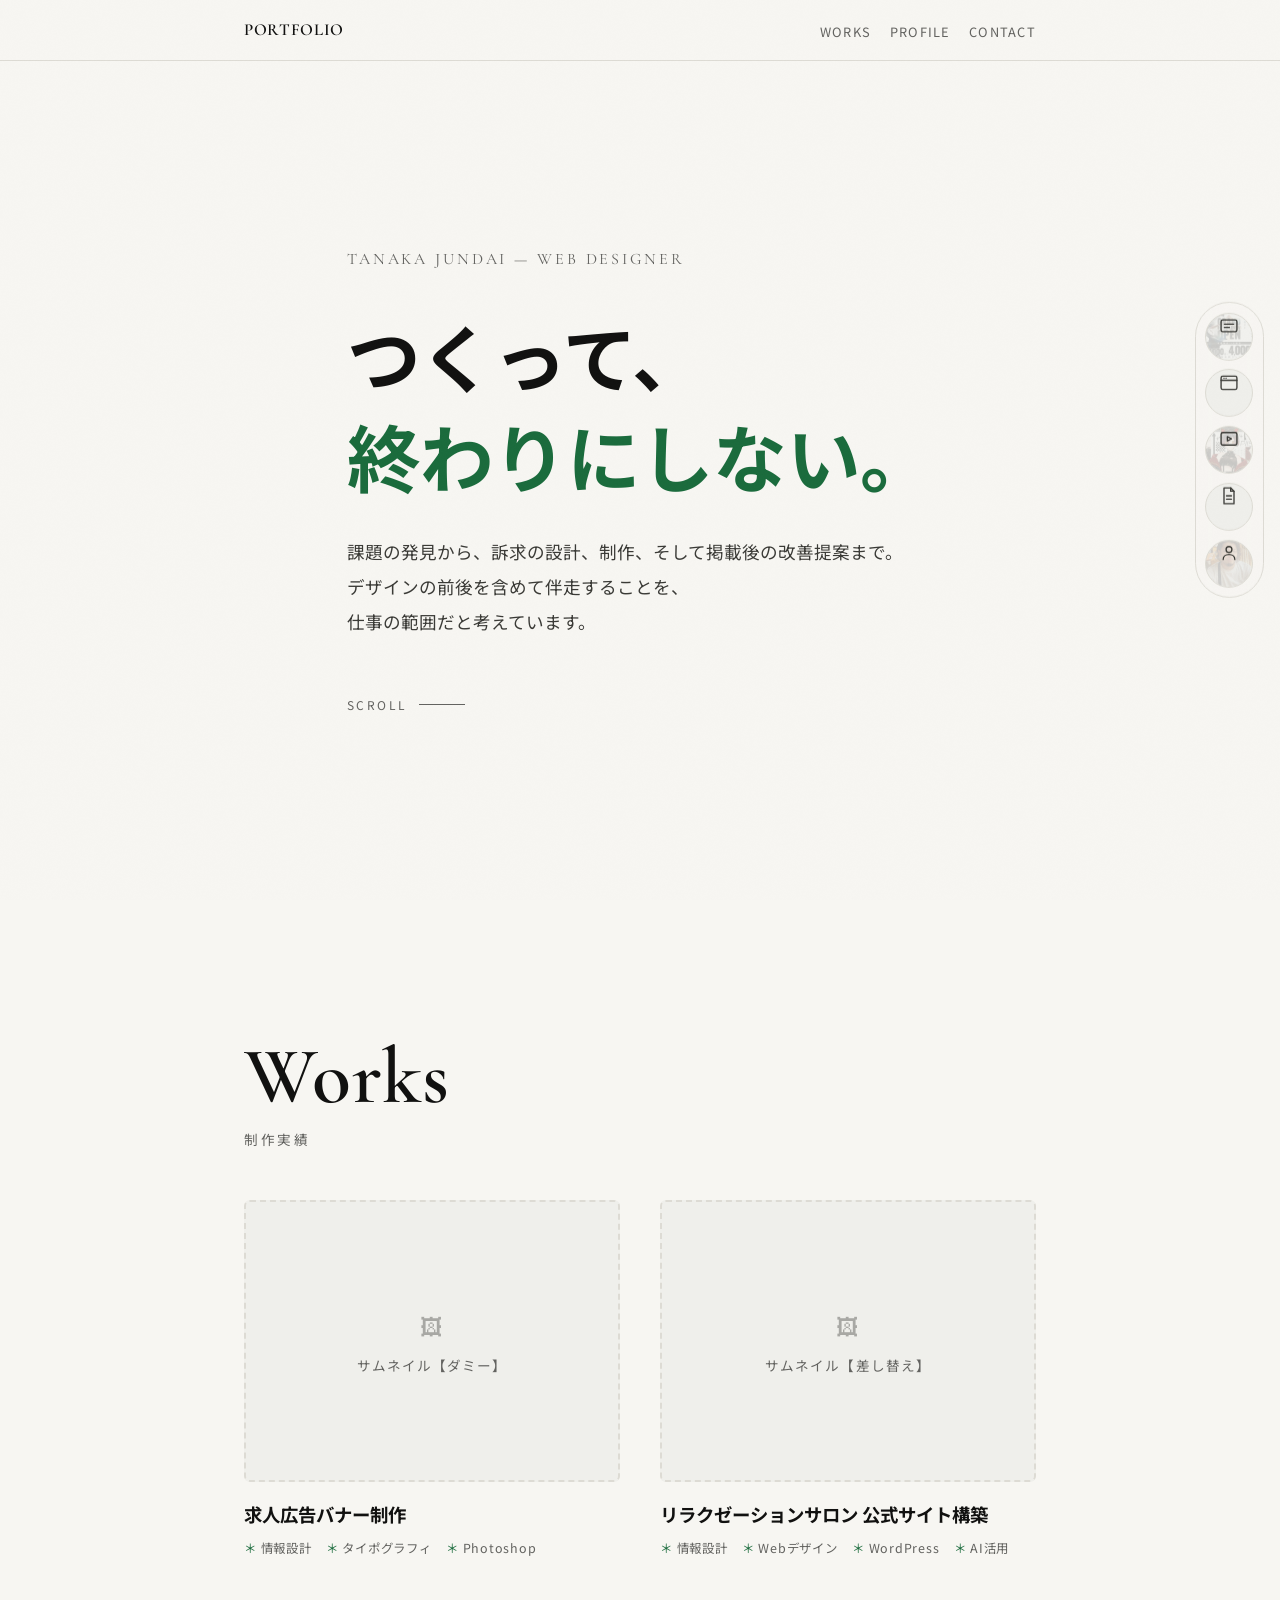
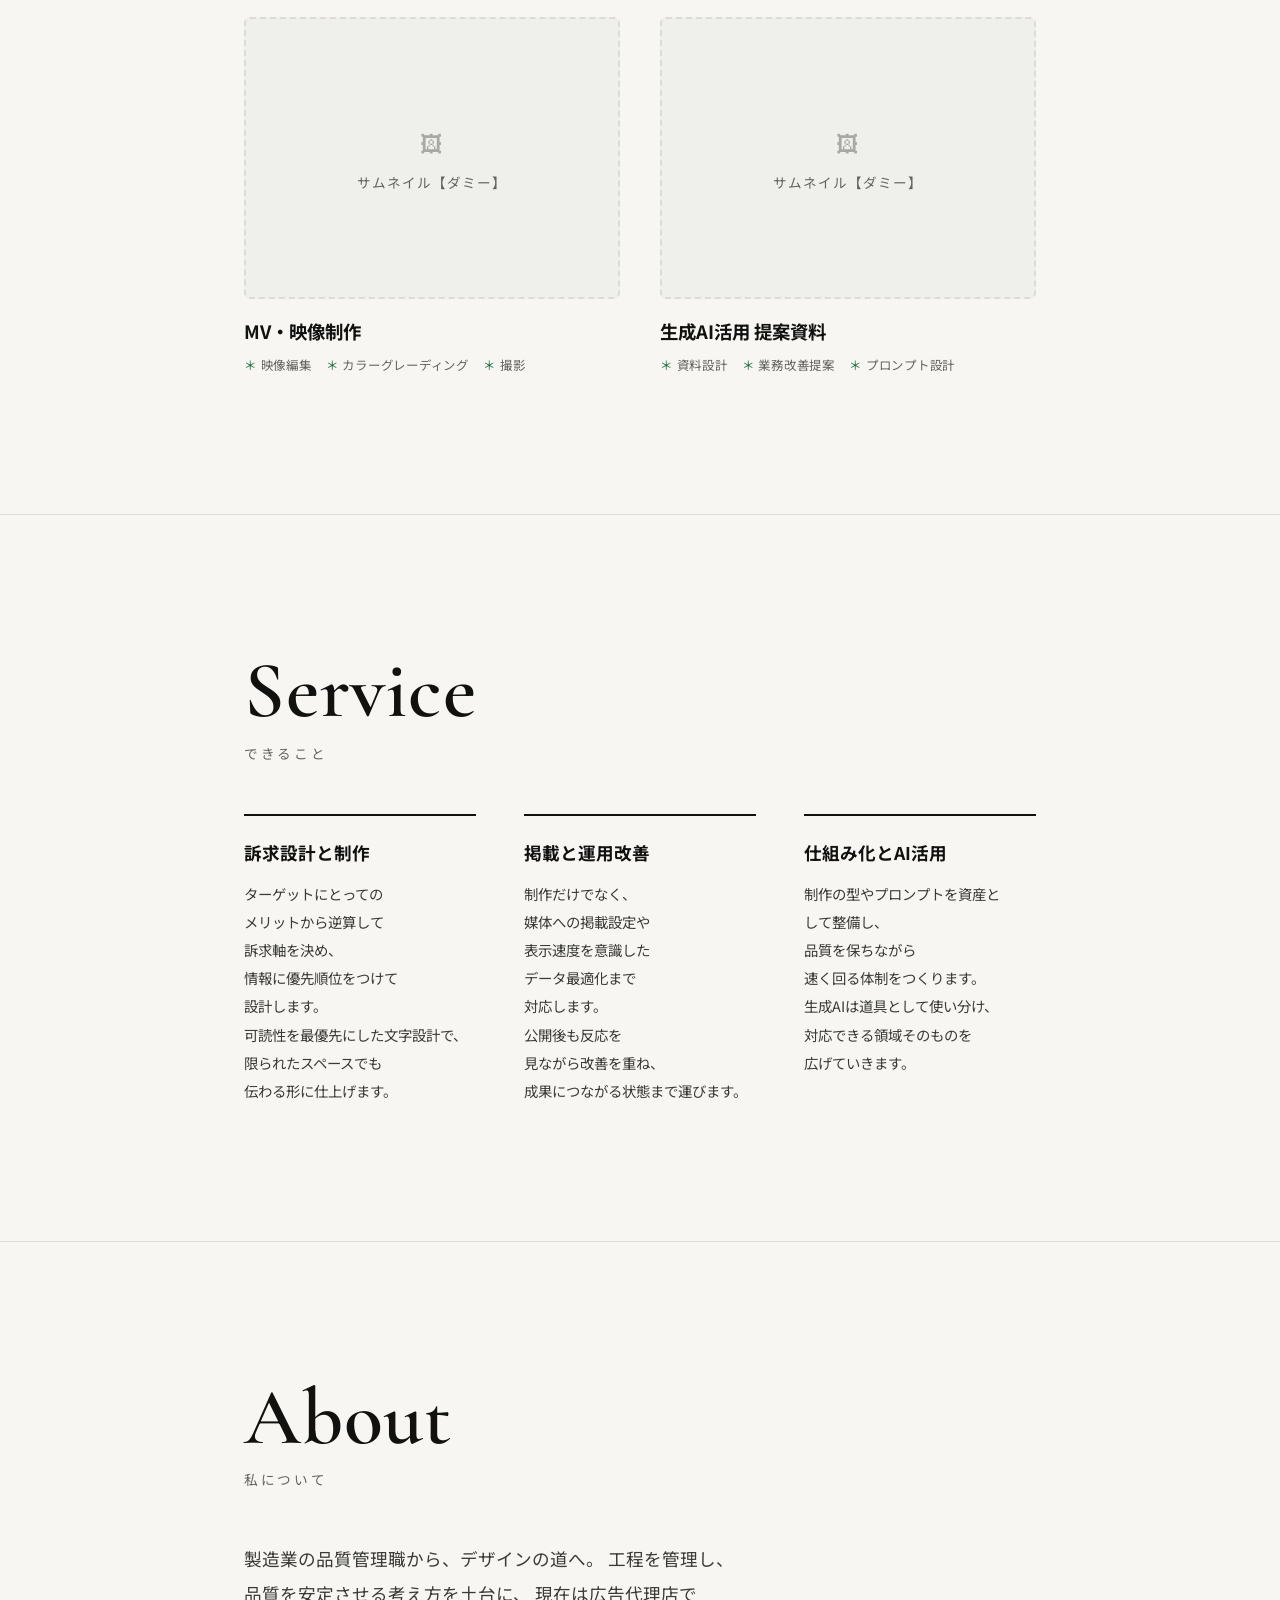
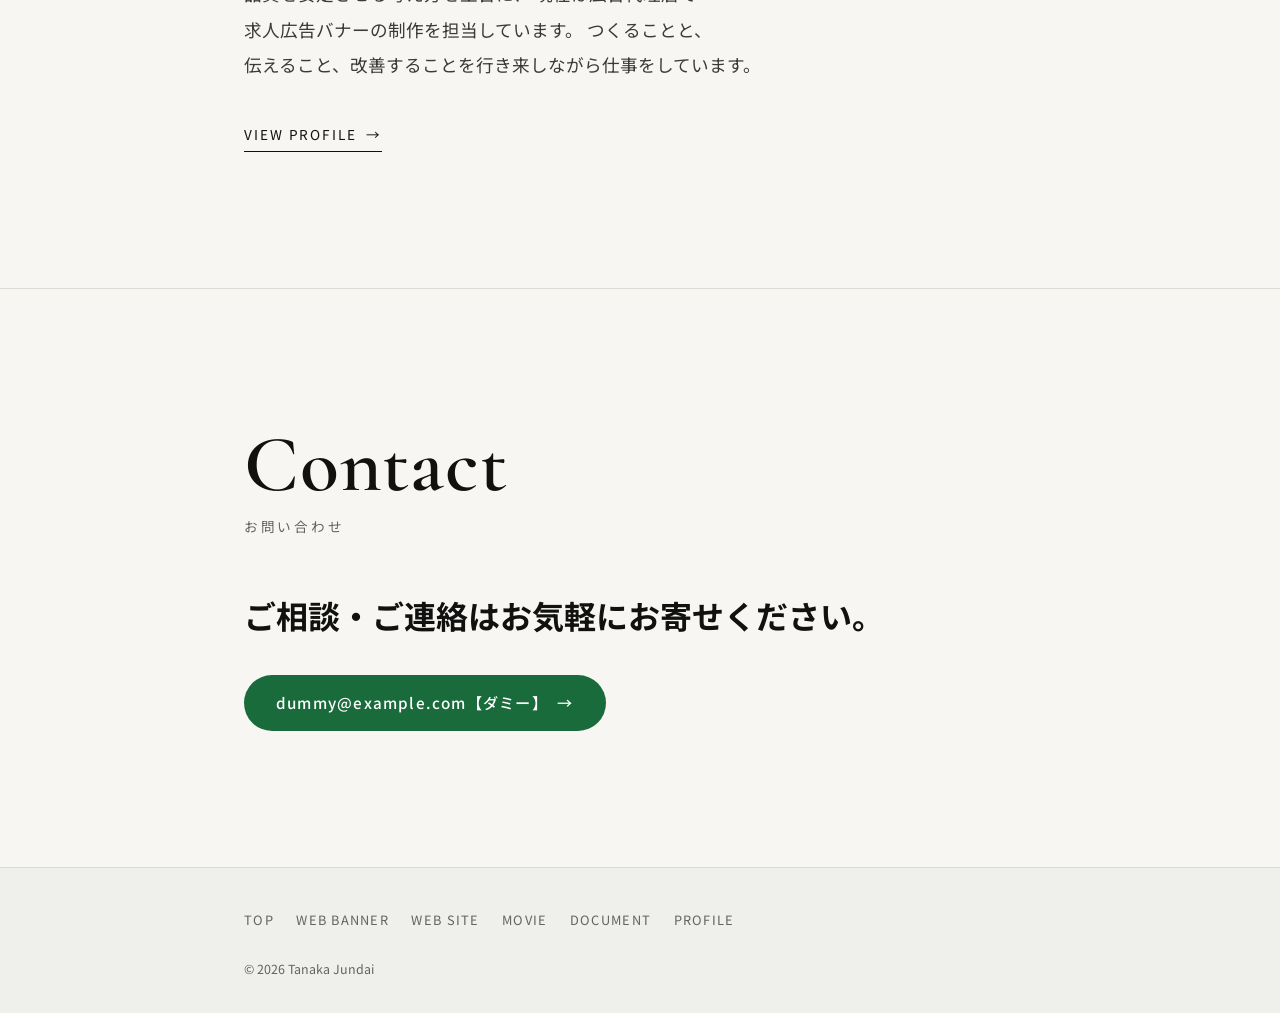
==== commit c8eeff10: "Add files via upload" ====
--- a/index.html
+++ b/index.html
@@ -18,12 +18,9 @@
   <div class="nav-inner">
     <a class="nav-logo" href="index.html">PORTFOLIO</a>
     <ul class="nav-links">
-      <li><a href="works.html">Works</a></li>
-      <li><a href="banner.html">Web Banner</a></li>
-      <li><a href="website.html">Web Site</a></li>
-      <li><a href="movie.html">Movie</a></li>
-      <li><a href="document.html">Document</a></li>
+      <li><a href="index.html#works">Works</a></li>
       <li><a href="profile.html">Profile</a></li>
+      <li><a href="index.html#contact">Contact</a></li>
     </ul>
     <button class="hamburger" id="hamburger" aria-label="メニューを開く" aria-expanded="false">
       <span></span><span></span><span></span>
@@ -31,12 +28,9 @@
   </div>
 </nav>
 <div class="mobile-menu" id="mobileMenu" role="navigation" aria-label="モバイルメニュー">
-  <a href="works.html">Works</a>
-  <a href="banner.html">Web Banner</a>
-  <a href="website.html">Web Site</a>
-  <a href="movie.html">Movie</a>
-  <a href="document.html">Document</a>
+  <a href="index.html#works">Works</a>
   <a href="profile.html">Profile</a>
+  <a href="index.html#contact">Contact</a>
 </div>
 
 <main>
@@ -47,8 +41,8 @@
     <p class="hero-name fade-in">TANAKA JUNDAI — WEB DESIGNER</p>
     <h1 class="hero-copy fade-in">つくって、<br><em>終わりにしない。</em></h1>
     <p class="hero-sub fade-in">
-      課題の発見から、訴求の設計、制作、そして掲載後の改善提案まで。
-      デザインの前後を含めて伴走することを、仕事の範囲だと考えています。
+      <span class="nb">課題の発見から、</span><span class="nb">訴求の設計、</span><span class="nb">制作、</span><span class="nb">そして掲載後の改善提案まで。</span>
+      <span class="nb">デザインの前後を含めて伴走することを、</span><span class="nb">仕事の範囲だと考えています。</span>
     </p>
     <a class="scroll-cue fade-in" href="#works">Scroll</a>
   </div>
@@ -86,8 +80,6 @@
         <p class="work-tags"><span>資料設計</span><span>業務改善提案</span><span>プロンプト設計</span></p>
       </a>
     </div>
-
-    <a class="more-link fade-in" href="works.html">View All Works</a>
   </div>
 </section>
 
@@ -101,22 +93,22 @@
       <div class="service-item fade-in">
         <p class="service-name">訴求設計と制作</p>
         <p class="service-text">
-          ターゲットにとってのメリットから逆算して訴求軸を決め、情報に優先順位をつけて設計します。
-          可読性を最優先にした文字設計で、限られたスペースでも伝わる形に仕上げます。
+          <span class="nb">ターゲットにとってのメリットから逆算して</span><span class="nb">訴求軸を決め、</span><span class="nb">情報に優先順位をつけて設計します。</span>
+          <span class="nb">可読性を最優先にした文字設計で、</span><span class="nb">限られたスペースでも</span><span class="nb">伝わる形に仕上げます。</span>
         </p>
       </div>
       <div class="service-item fade-in">
         <p class="service-name">掲載と運用改善</p>
         <p class="service-text">
-          制作だけでなく、媒体への掲載設定や表示速度を意識したデータ最適化まで対応します。
-          公開後も反応を見ながら改善を重ね、成果につながる状態まで運びます。
+          <span class="nb">制作だけでなく、</span><span class="nb">媒体への掲載設定や</span><span class="nb">表示速度を意識したデータ最適化まで</span><span class="nb">対応します。</span>
+          <span class="nb">公開後も反応を見ながら改善を重ね、</span><span class="nb">成果につながる状態まで運びます。</span>
         </p>
       </div>
       <div class="service-item fade-in">
         <p class="service-name">仕組み化とAI活用</p>
         <p class="service-text">
-          制作の型やプロンプトを資産として整備し、品質を保ちながら速く回る体制をつくります。
-          生成AIは道具として使い分け、対応できる領域そのものを広げていきます。
+          <span class="nb">制作の型やプロンプトを資産として整備し、</span><span class="nb">品質を保ちながら</span><span class="nb">速く回る体制をつくります。</span>
+          <span class="nb">生成AIは道具として使い分け、</span><span class="nb">対応できる領域そのものを</span><span class="nb">広げていきます。</span>
         </p>
       </div>
     </div>
@@ -130,10 +122,10 @@
     <p class="title-xl-ja fade-in">私について</p>
 
     <p class="hero-sub fade-in" style="margin-bottom:0">
-      製造業の品質管理職からデザインの道へ。
-      工程を管理し、品質を安定させる考え方を土台に、
-      現在は広告代理店で求人広告バナーの制作を担当しています。
-      つくることと、伝えること、改善することを行き来しながら仕事をしています。
+      <span class="nb">製造業の品質管理職から、</span><span class="nb">デザインの道へ。</span>
+      <span class="nb">工程を管理し、</span><span class="nb">品質を安定させる考え方を土台に、</span>
+      <span class="nb">現在は広告代理店で</span><span class="nb">求人広告バナーの制作を担当しています。</span>
+      <span class="nb">つくることと、</span><span class="nb">伝えること、</span><span class="nb">改善することを</span><span class="nb">行き来しながら仕事をしています。</span>
     </p>
 
     <a class="more-link fade-in" href="profile.html">View Profile</a>
@@ -146,7 +138,7 @@
     <h2 class="title-xl fade-in" id="contact-title">Contact</h2>
     <p class="title-xl-ja fade-in">お問い合わせ</p>
     <p class="contact-copy fade-in">
-      ご相談・ご連絡は<br>お気軽にお寄せください。
+      <span class="nb">ご相談・ご連絡は</span><span class="nb">お気軽にお寄せください。</span>
     </p>
     <!-- TODO: 連絡先を実際のものに差し替えてください -->
     <a class="cover-cta fade-in" href="mailto:dummy@example.com">dummy@example.com【ダミー】</a>
@@ -158,7 +150,7 @@
 <footer class="site-footer">
   <div class="footer-inner">
     <div class="footer-links">
-      <a href="works.html">Works</a>
+      <a href="index.html">Top</a>
       <a href="banner.html">Web Banner</a>
       <a href="website.html">Web Site</a>
       <a href="movie.html">Movie</a>
@@ -169,6 +161,29 @@
   </div>
 </footer>
 
+<nav class="dock" aria-label="作品ページへのショートカット">
+  <a class="dock-item" href="banner.html" style="--thumb:url(banner1.jpg)" title="Banner">
+    <svg viewBox="0 0 24 24" aria-hidden="true"><rect x="2.5" y="5" width="19" height="14" rx="2"/><path d="M6.5 10h11M6.5 14h6"/></svg>
+    <span class="dock-label">Banner</span>
+  </a>
+  <a class="dock-item" href="website.html" style="--thumb:url(website-top.png)" title="Site">
+    <svg viewBox="0 0 24 24" aria-hidden="true"><rect x="2.5" y="4" width="19" height="16" rx="2"/><path d="M2.5 9h19M6 6.5h.01M8.5 6.5h.01"/></svg>
+    <span class="dock-label">Site</span>
+  </a>
+  <a class="dock-item" href="movie.html" style="--thumb:url(concept1.png)" title="Movie">
+    <svg viewBox="0 0 24 24" aria-hidden="true"><rect x="2.5" y="4.5" width="19" height="15" rx="2"/><path d="M10 9.5l5 2.5-5 2.5z"/></svg>
+    <span class="dock-label">Movie</span>
+  </a>
+  <a class="dock-item" href="document.html" style="--thumb:url(document-1.png)" title="Document">
+    <svg viewBox="0 0 24 24" aria-hidden="true"><path d="M6 2.5h8l4 4v15H6z"/><path d="M14 2.5v4h4M9 12h6M9 16h6"/></svg>
+    <span class="dock-label">Document</span>
+  </a>
+  <a class="dock-item" href="profile.html" style="--thumb:url(hero.jpg)" title="Profile">
+    <svg viewBox="0 0 24 24" aria-hidden="true"><circle cx="12" cy="8" r="3.5"/><path d="M5 20c0-3.6 3.1-6 7-6s7 2.4 7 6"/></svg>
+    <span class="dock-label">Profile</span>
+  </a>
+</nav>
+
 <button class="back-to-top" id="backToTop" aria-label="ページトップへ戻る">
   <svg viewBox="0 0 24 24"><polyline points="18 15 12 9 6 15"></polyline></svg>
 </button>
--- a/style.css
+++ b/style.css
@@ -500,3 +500,177 @@
   font-size: clamp(1.3rem, 4vw, 2rem);
   font-weight: 700; line-height: 1.7; margin-bottom: 2rem;
 }
+
+/* ============================================================
+   日本語の改行制御
+   ─ 文節単位で折り返し、禁則処理を守る
+   ============================================================ */
+
+body, p, li, h1, h2, h3, h4, blockquote, figcaption, span, a, td, th {
+  /* 文節(意味のまとまり)単位で改行する ※対応ブラウザで有効 */
+  word-break: auto-phrase;
+  /* 禁則処理を厳格に(小書き文字・長音符などを行頭に置かない) */
+  line-break: strict;
+  /* 単語の途中で切らない */
+  overflow-wrap: normal;
+  word-wrap: normal;
+}
+
+/* 段落は行末の孤立語(1文字だけ次行に落ちる)を避ける */
+p, li, figcaption, .note-box-text, .service-text, .hero-sub, .work-item-desc {
+  text-wrap: pretty;
+}
+
+/* 見出し・短いコピーは行の長さを均等に分ける */
+h1, h2, h3, .hero-copy, .contact-copy, .philosophy-quote,
+.title-xl, .work-entry-title, .sec-title, .service-name {
+  text-wrap: balance;
+}
+
+/* 意味のまとまりで改行させたい箇所に使う(全ブラウザ対応) */
+.nb { display: inline-block; }
+
+/* ============================================================
+   現在地の明示(パンくず + ナビ強調)
+   ============================================================ */
+
+/* ── パンくず ── */
+.breadcrumb {
+  display: flex; align-items: center; flex-wrap: wrap; gap: 0.6rem;
+  max-width: var(--max); margin: 0 auto;
+  padding: 1.6rem 1.5rem 0;
+  font-size: 0.8rem; letter-spacing: 0.04em;
+}
+.breadcrumb a { color: var(--text-muted); text-decoration: none; transition: color 0.2s; }
+.breadcrumb a:hover { color: var(--accent); }
+.breadcrumb .sep { color: var(--border); }
+.breadcrumb [aria-current="page"] { color: var(--accent); font-weight: 500; }
+
+/* ── 現在ページ見出し(ページ最上部) ── */
+.page-head {
+  max-width: var(--max); margin: 0 auto;
+  padding: 0.8rem 1.5rem 0;
+}
+.page-head-en {
+  font-family: var(--display);
+  font-size: 0.9rem; letter-spacing: 0.2em; text-transform: uppercase;
+  color: var(--accent);
+}
+
+/* ── ナビの現在地をより明確に ── */
+.nav-links a[aria-current="page"],
+.nav-links a.current {
+  color: var(--accent);
+  border-bottom: 2px solid var(--accent);
+  font-weight: 500;
+}
+.nav-links a.current::before {
+  content: '●';
+  font-size: 0.5em; vertical-align: middle;
+  margin-right: 0.4em; color: var(--accent);
+}
+.mobile-menu a[aria-current="page"],
+.mobile-menu a.current {
+  color: var(--accent); font-weight: 500;
+  background: var(--accent-lt);
+  border-left: 3px solid var(--accent);
+}
+
+/* ============================================================
+   アイコンドック(作品サムネイルを透かし表示)
+   ============================================================ */
+
+.dock {
+  position: fixed; z-index: 95;
+  display: flex; gap: 0.5rem;
+  /* モバイル:画面下部に横並び */
+  left: 0; right: 0; bottom: 0;
+  padding: 0.55rem 0.6rem calc(0.55rem + env(safe-area-inset-bottom));
+  background: rgba(247,246,242,0.92);
+  backdrop-filter: blur(10px);
+  border-top: var(--line);
+}
+
+.dock-item {
+  position: relative; overflow: hidden;
+  flex: 1 1 0; min-width: 0;
+  display: flex; flex-direction: column; align-items: center; justify-content: center;
+  gap: 0.22rem;
+  height: 54px; border-radius: var(--radius);
+  background: var(--bg3); border: var(--line);
+  text-decoration: none; color: var(--text-sub);
+  transition: color 0.25s, border-color 0.25s, transform 0.25s;
+}
+
+/* 作品サムネイルの透かし */
+.dock-item::before {
+  content: ''; position: absolute; inset: 0;
+  background-image: var(--thumb);
+  background-size: cover; background-position: center;
+  opacity: 0.16; transition: opacity 0.3s;
+}
+.dock-item:hover::before,
+.dock-item:focus-visible::before { opacity: 0.42; }
+
+.dock-item svg,
+.dock-item .dock-label { position: relative; z-index: 1; }
+.dock-item svg {
+  width: 19px; height: 19px;
+  fill: none; stroke: currentColor; stroke-width: 1.6;
+  stroke-linecap: round; stroke-linejoin: round;
+}
+.dock-label {
+  font-size: 0.6rem; letter-spacing: 0.05em; line-height: 1;
+  white-space: nowrap; overflow: hidden; text-overflow: ellipsis;
+  max-width: 100%;
+}
+
+.dock-item:hover,
+.dock-item:focus-visible {
+  color: var(--accent); border-color: var(--accent); transform: translateY(-2px);
+}
+/* 現在表示中のページ */
+.dock-item[aria-current="page"] {
+  color: var(--accent); border-color: var(--accent);
+  box-shadow: inset 0 0 0 1px var(--accent);
+}
+.dock-item[aria-current="page"]::before { opacity: 0.34; }
+
+/* モバイルはドック分の余白を確保 */
+body { padding-bottom: 74px; }
+.back-to-top { bottom: 84px; }
+
+/* ── PC:右端に縦並び ── */
+@media (min-width: 900px) {
+  body { padding-bottom: 0; }
+  .back-to-top { bottom: 1.2rem; }
+  .dock {
+    left: auto; right: 1rem; bottom: auto; top: 50%;
+    transform: translateY(-50%);
+    flex-direction: column; gap: 0.55rem;
+    padding: 0.6rem; border-top: none;
+    border: var(--line); border-radius: 100px;
+    background: rgba(247,246,242,0.9);
+  }
+  .dock-item {
+    flex: none; width: 48px; height: 48px;
+    border-radius: 50%; gap: 0;
+  }
+  .dock-item svg { width: 20px; height: 20px; }
+  /* ラベルは hover 時に左側へ吹き出し表示 */
+  .dock-label {
+    position: absolute; right: calc(100% + 0.6rem);
+    background: var(--text); color: var(--bg);
+    font-size: 0.72rem; letter-spacing: 0.06em;
+    padding: 0.32rem 0.7rem; border-radius: 100px;
+    opacity: 0; pointer-events: none;
+    transform: translateX(6px); transition: opacity 0.2s, transform 0.2s;
+  }
+  .dock-item:hover .dock-label,
+  .dock-item:focus-visible .dock-label { opacity: 1; transform: translateX(0); }
+  .dock-item:hover { transform: none; }
+}
+
+@media (prefers-reduced-motion: reduce) {
+  .dock-item, .dock-item::before, .dock-label { transition: none; }
+}
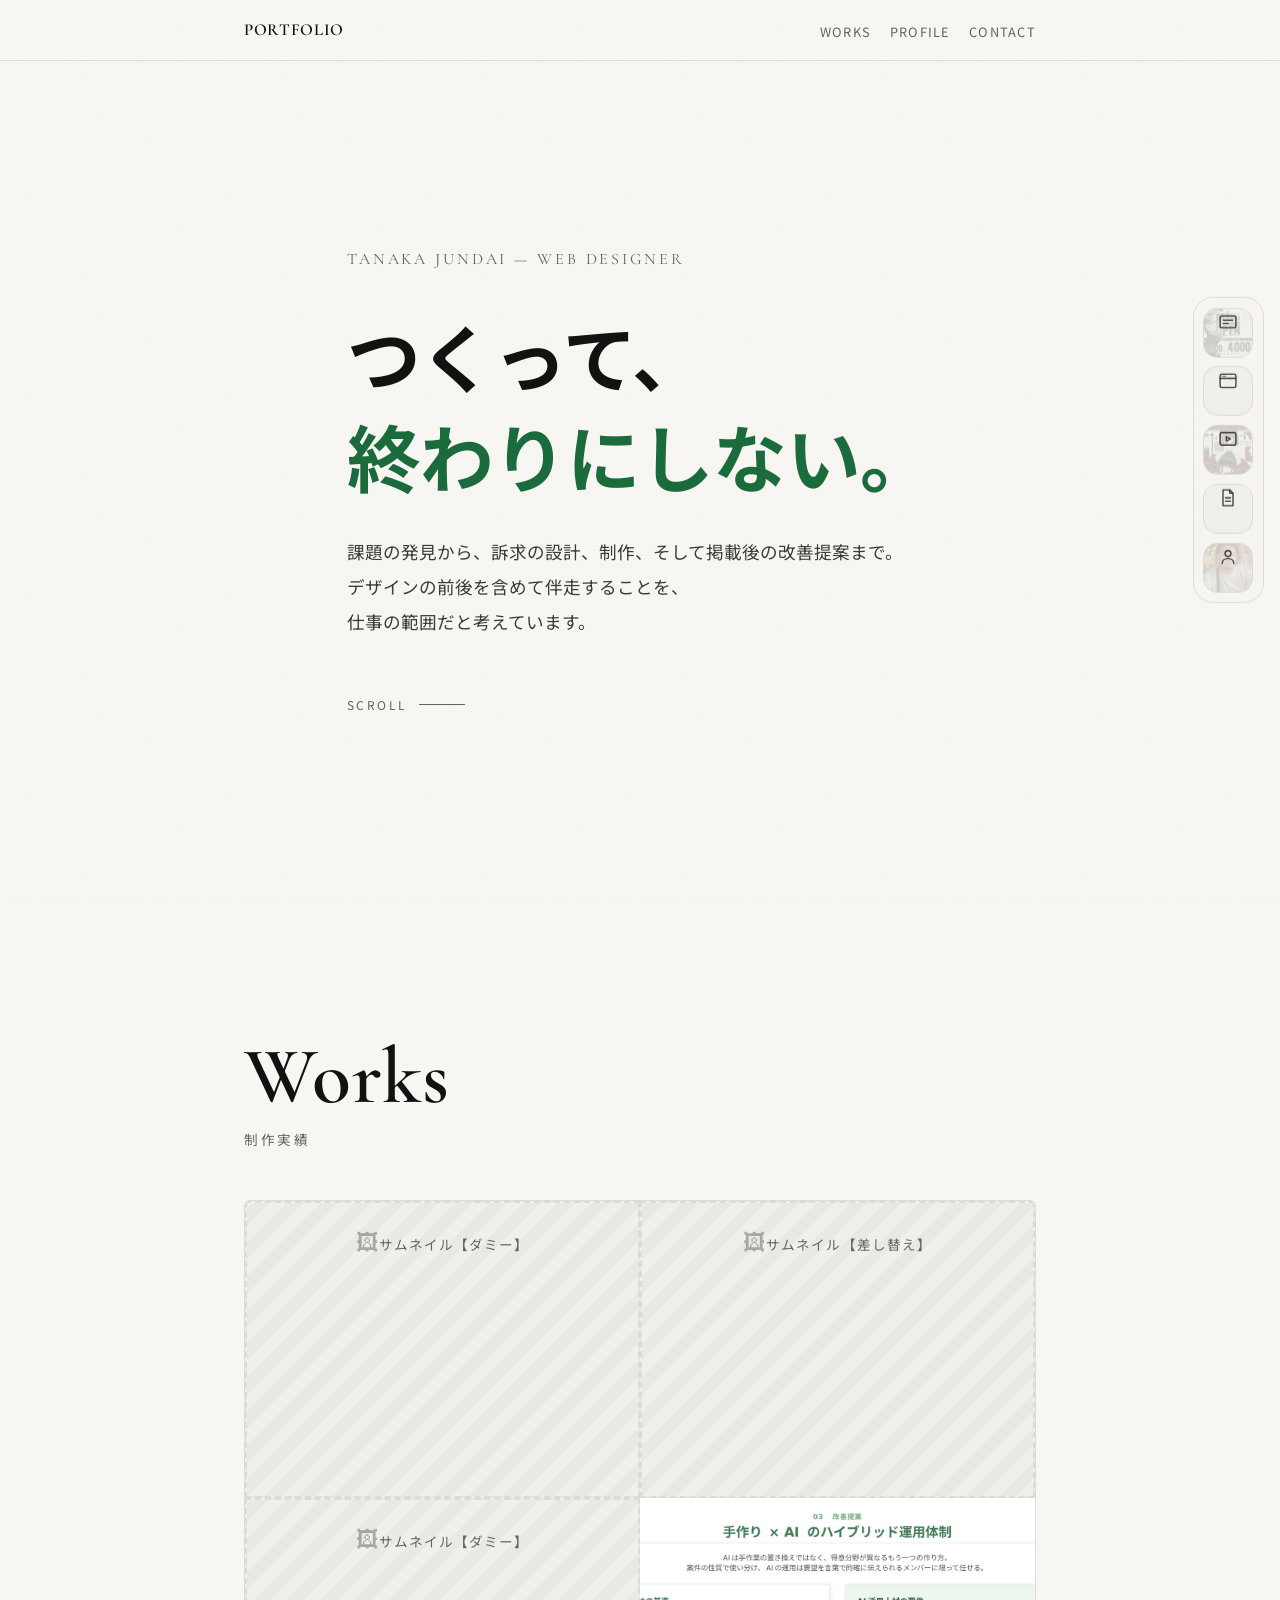
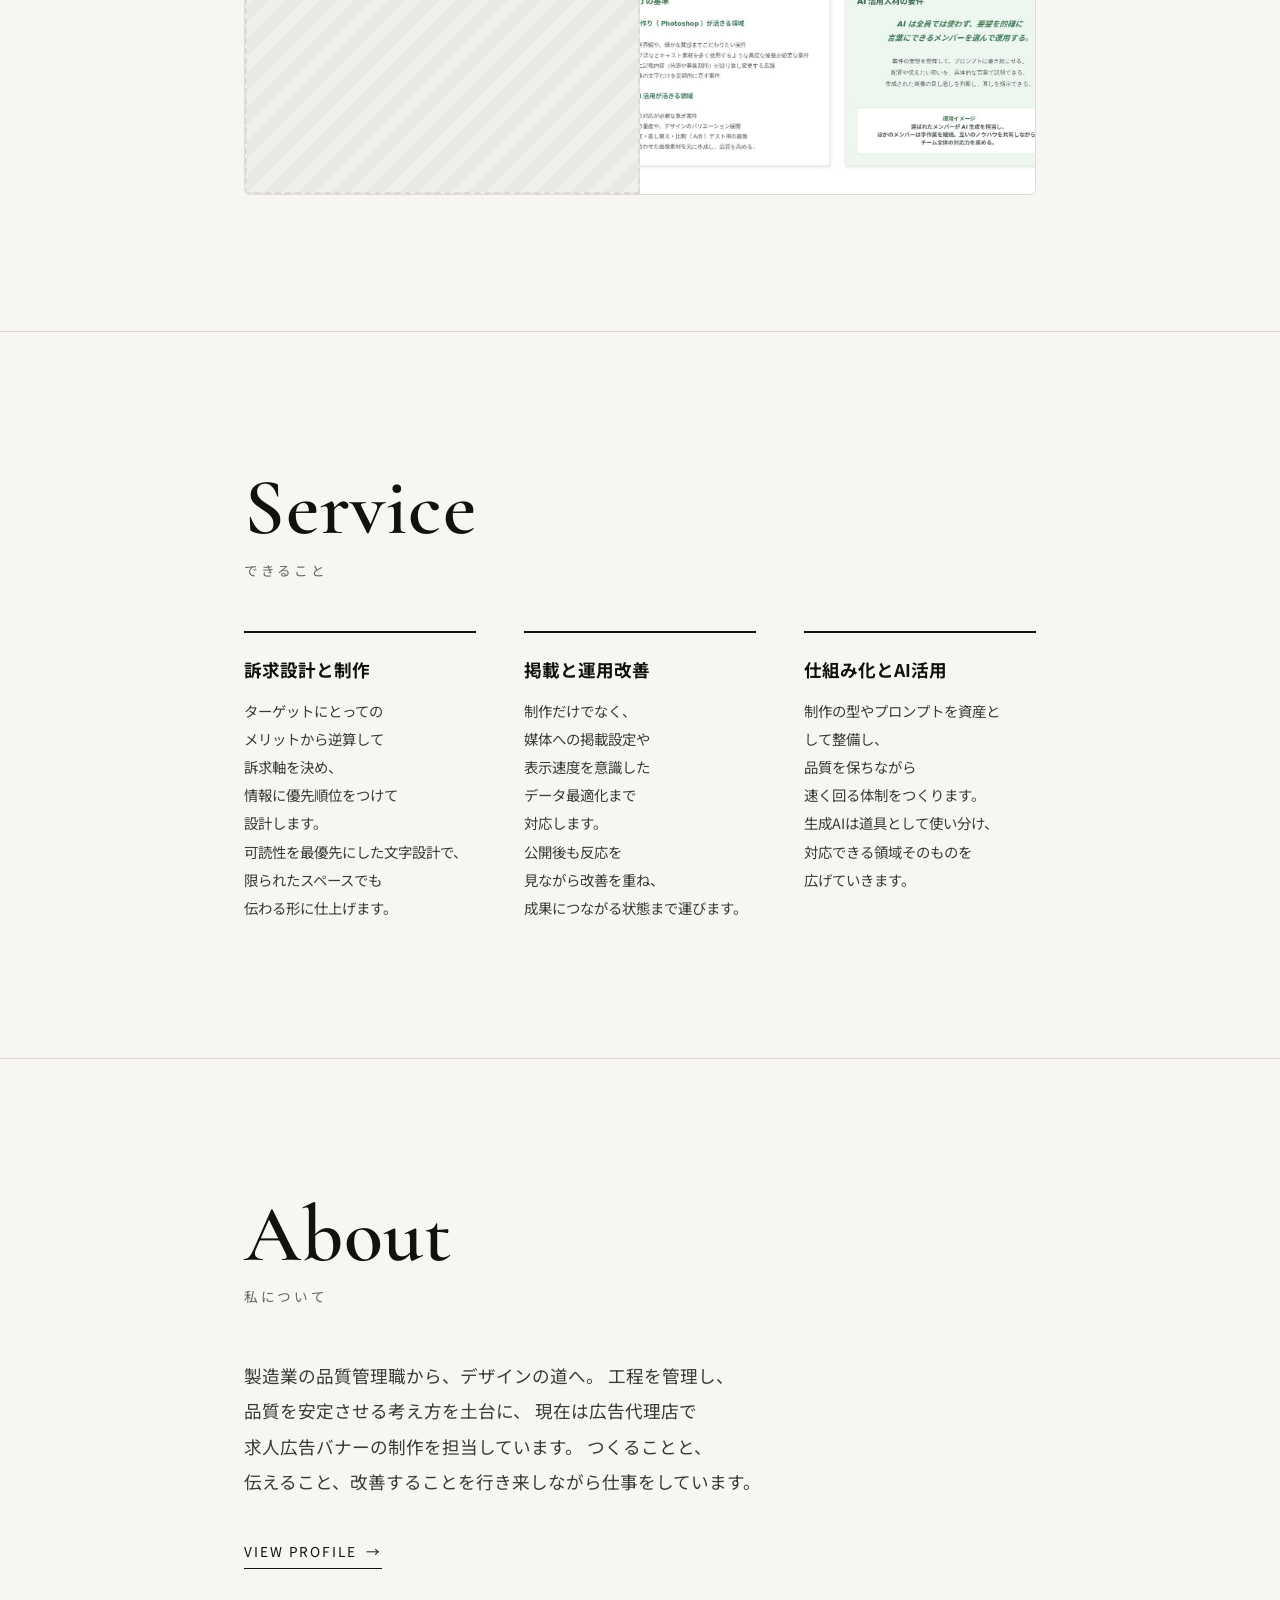
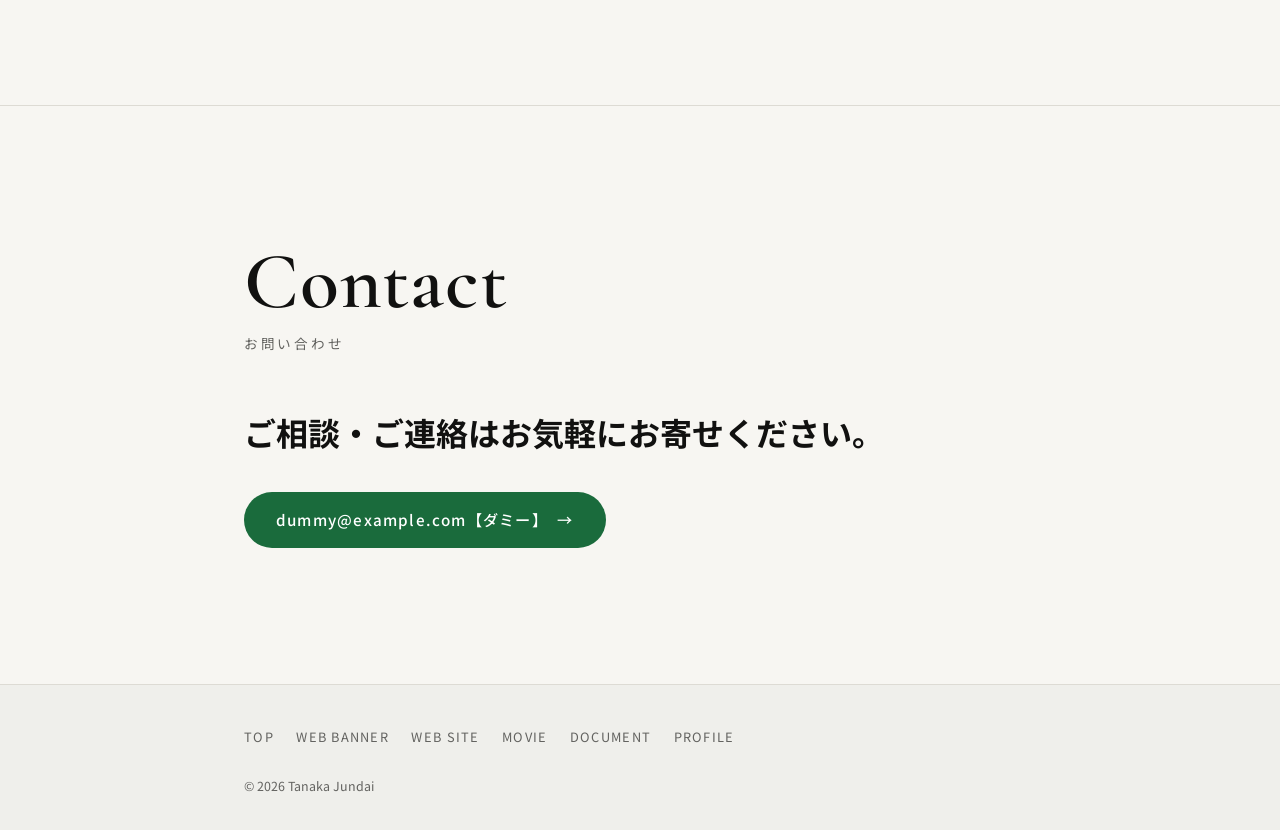
==== commit 9e914106: "Add files via upload" ====
--- a/index.html
+++ b/index.html
@@ -54,30 +54,23 @@
     <h2 class="title-xl fade-in" id="works-title">Works</h2>
     <p class="title-xl-ja fade-in">制作実績</p>
 
-    <div class="work-list">
-      <a class="work-entry fade-in" href="banner.html">
-        <!-- TODO: サムネイル画像に差し替え -->
-        <div class="work-entry-thumb ph">サムネイル【ダミー】</div>
-        <p class="work-entry-title">求人広告バナー制作</p>
-        <p class="work-tags"><span>情報設計</span><span>タイポグラフィ</span><span>Photoshop</span></p>
+    <div class="work-tiles fade-in">
+      <!-- TODO: <div class="ph">…</div> を <img src="○○.jpg" alt="" loading="lazy" decoding="async"> に差し替え -->
+      <a class="tile" href="banner.html" aria-label="求人広告バナー制作の詳細を見る">
+        <div class="ph">サムネイル【ダミー】</div>
+        <span class="tile-name" aria-hidden="true">求人広告バナー制作</span>
       </a>
-
-      <a class="work-entry fade-in" href="website.html">
-        <div class="work-entry-thumb ph">サムネイル【差し替え】</div>
-        <p class="work-entry-title">リラクゼーションサロン 公式サイト構築</p>
-        <p class="work-tags"><span>情報設計</span><span>Webデザイン</span><span>WordPress</span><span>AI活用</span></p>
+      <a class="tile" href="website.html" aria-label="リラクゼーションサロン 公式サイト構築の詳細を見る">
+        <div class="ph">サムネイル【差し替え】</div>
+        <span class="tile-name" aria-hidden="true">リラクゼーションサロン 公式サイト構築</span>
       </a>
-
-      <a class="work-entry fade-in" href="movie.html">
-        <div class="work-entry-thumb ph">サムネイル【ダミー】</div>
-        <p class="work-entry-title">MV・映像制作</p>
-        <p class="work-tags"><span>映像編集</span><span>カラーグレーディング</span><span>撮影</span></p>
+      <a class="tile" href="movie.html" aria-label="MV・映像制作の詳細を見る">
+        <div class="ph">サムネイル【ダミー】</div>
+        <span class="tile-name" aria-hidden="true">MV・映像制作</span>
       </a>
-
-      <a class="work-entry fade-in" href="document.html">
-        <div class="work-entry-thumb ph">サムネイル【ダミー】</div>
-        <p class="work-entry-title">生成AI活用 提案資料</p>
-        <p class="work-tags"><span>資料設計</span><span>業務改善提案</span><span>プロンプト設計</span></p>
+      <a class="tile" href="document.html" aria-label="生成AI活用 提案資料の詳細を見る">
+        <img src="document-3.jpg" alt="" loading="lazy" decoding="async">
+        <span class="tile-name" aria-hidden="true">生成AI活用 提案資料</span>
       </a>
     </div>
   </div>
--- a/style.css
+++ b/style.css
@@ -585,6 +585,7 @@
   display: flex; gap: 0.5rem;
   /* モバイル:画面下部に横並び */
   left: 0; right: 0; bottom: 0;
+  justify-content: center;
   padding: 0.55rem 0.6rem calc(0.55rem + env(safe-area-inset-bottom));
   background: rgba(247,246,242,0.92);
   backdrop-filter: blur(10px);
@@ -593,10 +594,10 @@
 
 .dock-item {
   position: relative; overflow: hidden;
-  flex: 1 1 0; min-width: 0;
+  flex: 0 0 auto;
   display: flex; flex-direction: column; align-items: center; justify-content: center;
   gap: 0.22rem;
-  height: 54px; border-radius: var(--radius);
+  width: 58px; height: 56px; border-radius: 13px;
   background: var(--bg3); border: var(--line);
   text-decoration: none; color: var(--text-sub);
   transition: color 0.25s, border-color 0.25s, transform 0.25s;
@@ -649,12 +650,13 @@
     transform: translateY(-50%);
     flex-direction: column; gap: 0.55rem;
     padding: 0.6rem; border-top: none;
-    border: var(--line); border-radius: 100px;
+    border: var(--line); border-radius: 20px;
     background: rgba(247,246,242,0.9);
   }
   .dock-item {
-    flex: none; width: 48px; height: 48px;
-    border-radius: 50%; gap: 0;
+    flex: none; width: 50px; height: 50px;
+    border-radius: 14px; gap: 0;
+    display: flex; align-items: center; justify-content: center;
   }
   .dock-item svg { width: 20px; height: 20px; }
   /* ラベルは hover 時に左側へ吹き出し表示 */
@@ -674,3 +676,60 @@
 @media (prefers-reduced-motion: reduce) {
   .dock-item, .dock-item::before, .dock-label { transition: none; }
 }
+
+/* ============================================================
+   TOPページ:サムネイルのみのタイル表示(隙間なし)
+   ============================================================ */
+
+.work-tiles {
+  display: grid;
+  grid-template-columns: repeat(2, 1fr);
+  gap: 0;                       /* 隙間なしで隣り合わせる */
+  border: var(--line);
+  border-radius: var(--radius);
+  overflow: hidden;
+}
+
+.tile {
+  position: relative;
+  display: block;
+  aspect-ratio: 4 / 3;
+  overflow: hidden;
+  background: var(--bg3);
+  text-decoration: none;
+  /* タイル同士の境目を1本の細線で */
+  box-shadow: 0 0 0 0.5px var(--border);
+}
+
+.tile img,
+.tile .ph {
+  width: 100%; height: 100%;
+  object-fit: cover; display: block;
+  transition: transform 0.5s ease, filter 0.4s ease;
+}
+.tile:hover img,
+.tile:focus-visible img { transform: scale(1.06); }
+
+/* ホバー時のみタイトルを重ねて表示 */
+.tile-name {
+  position: absolute; inset: auto 0 0 0;
+  padding: 1.6rem 1rem 0.85rem;
+  background: linear-gradient(to top, rgba(17,17,16,0.82), rgba(17,17,16,0));
+  color: #fff;
+  font-size: 0.85rem; font-weight: 500; line-height: 1.5;
+  letter-spacing: 0.02em;
+  opacity: 0; transform: translateY(6px);
+  transition: opacity 0.3s, transform 0.3s;
+}
+.tile:hover .tile-name,
+.tile:focus-visible .tile-name { opacity: 1; transform: translateY(0); }
+
+/* タッチ端末では常時うっすら表示(ホバーがないため) */
+@media (hover: none) {
+  .tile-name { opacity: 1; transform: none; }
+}
+
+@media (prefers-reduced-motion: reduce) {
+  .tile img, .tile-name { transition: none; }
+  .tile:hover img { transform: none; }
+}
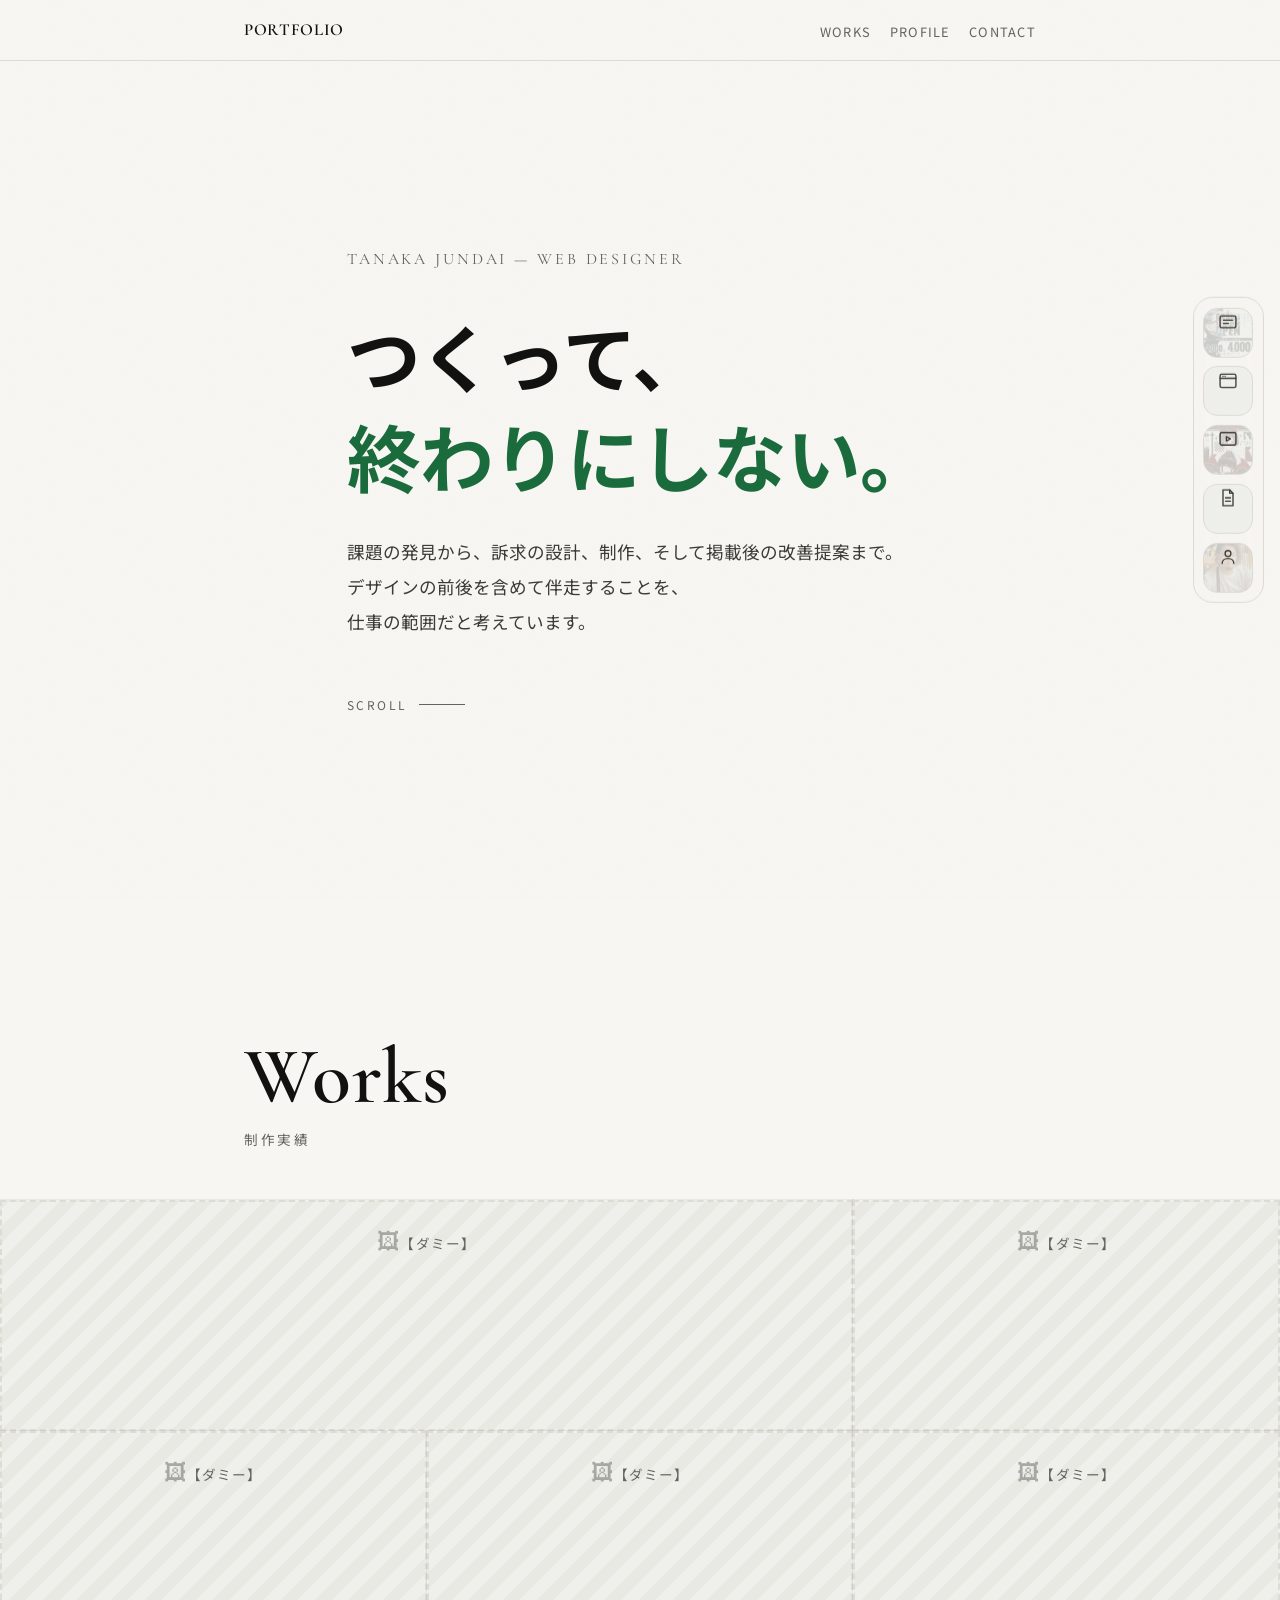
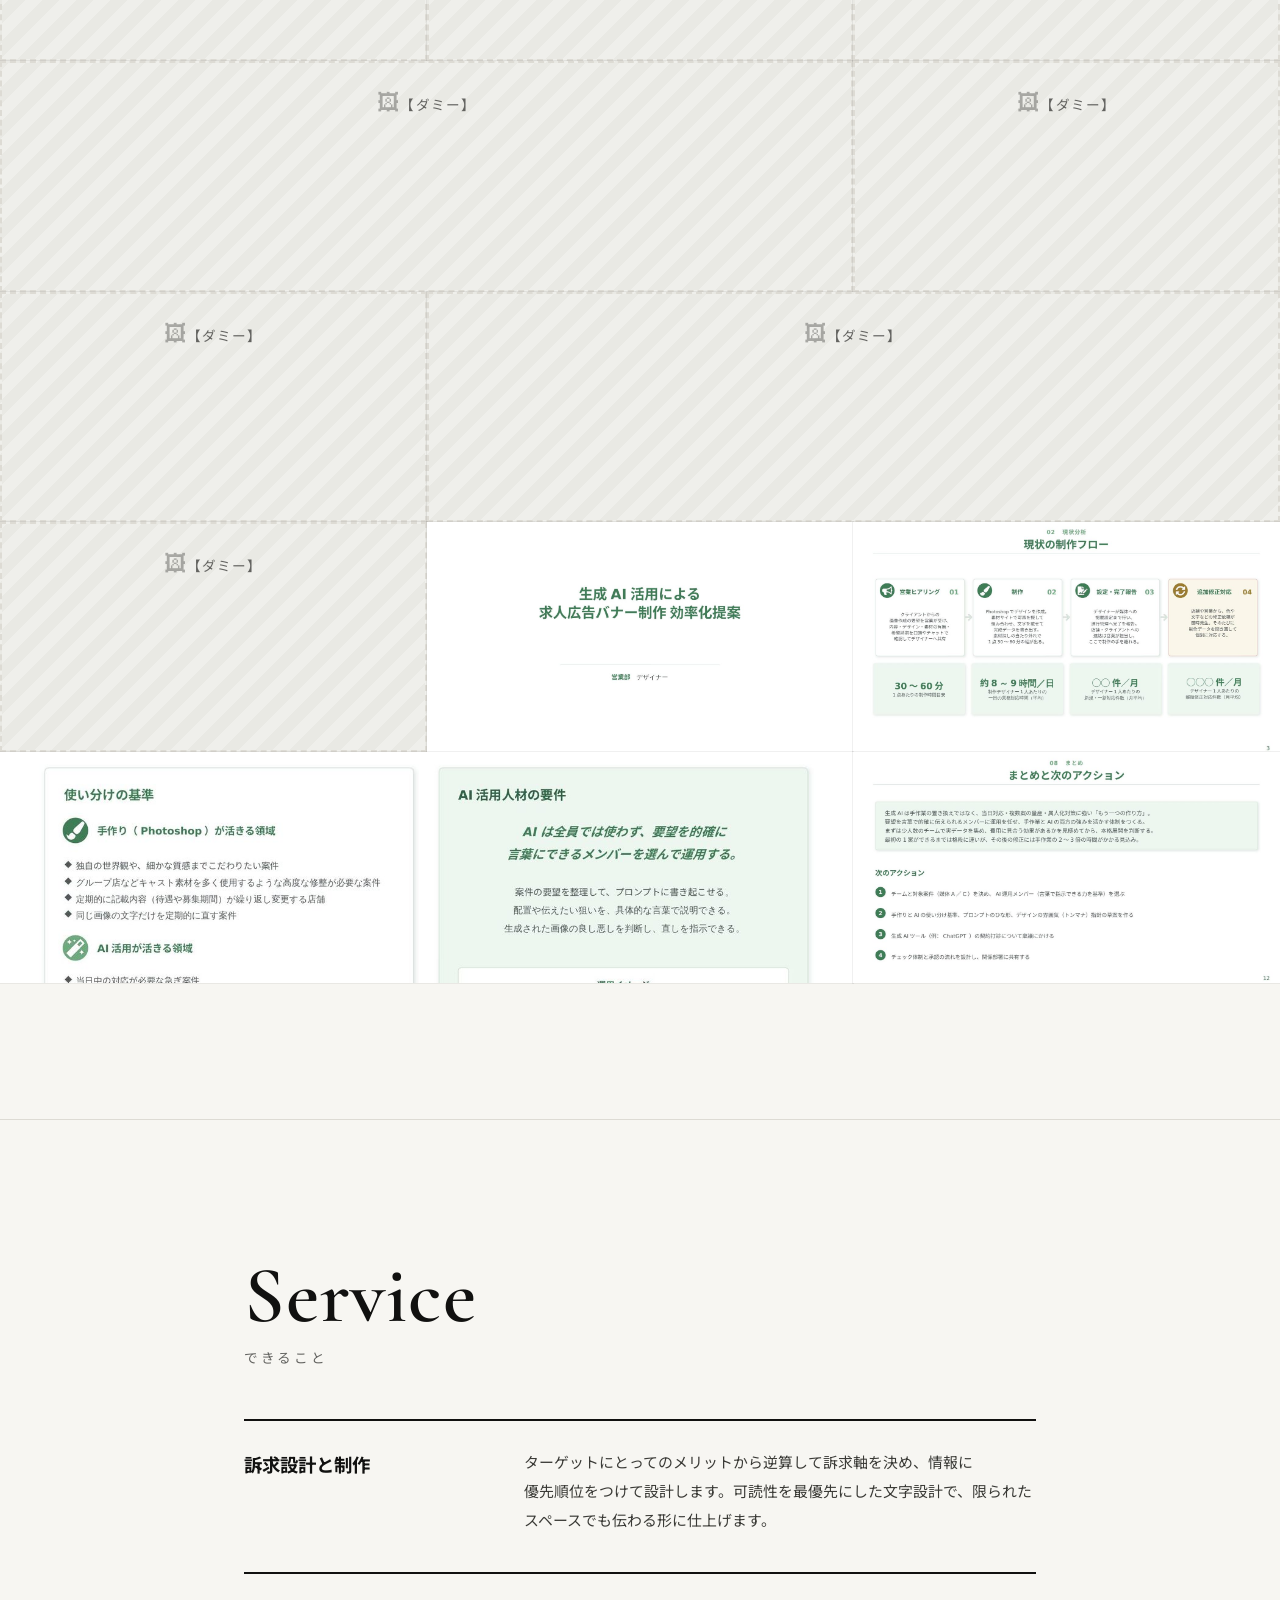
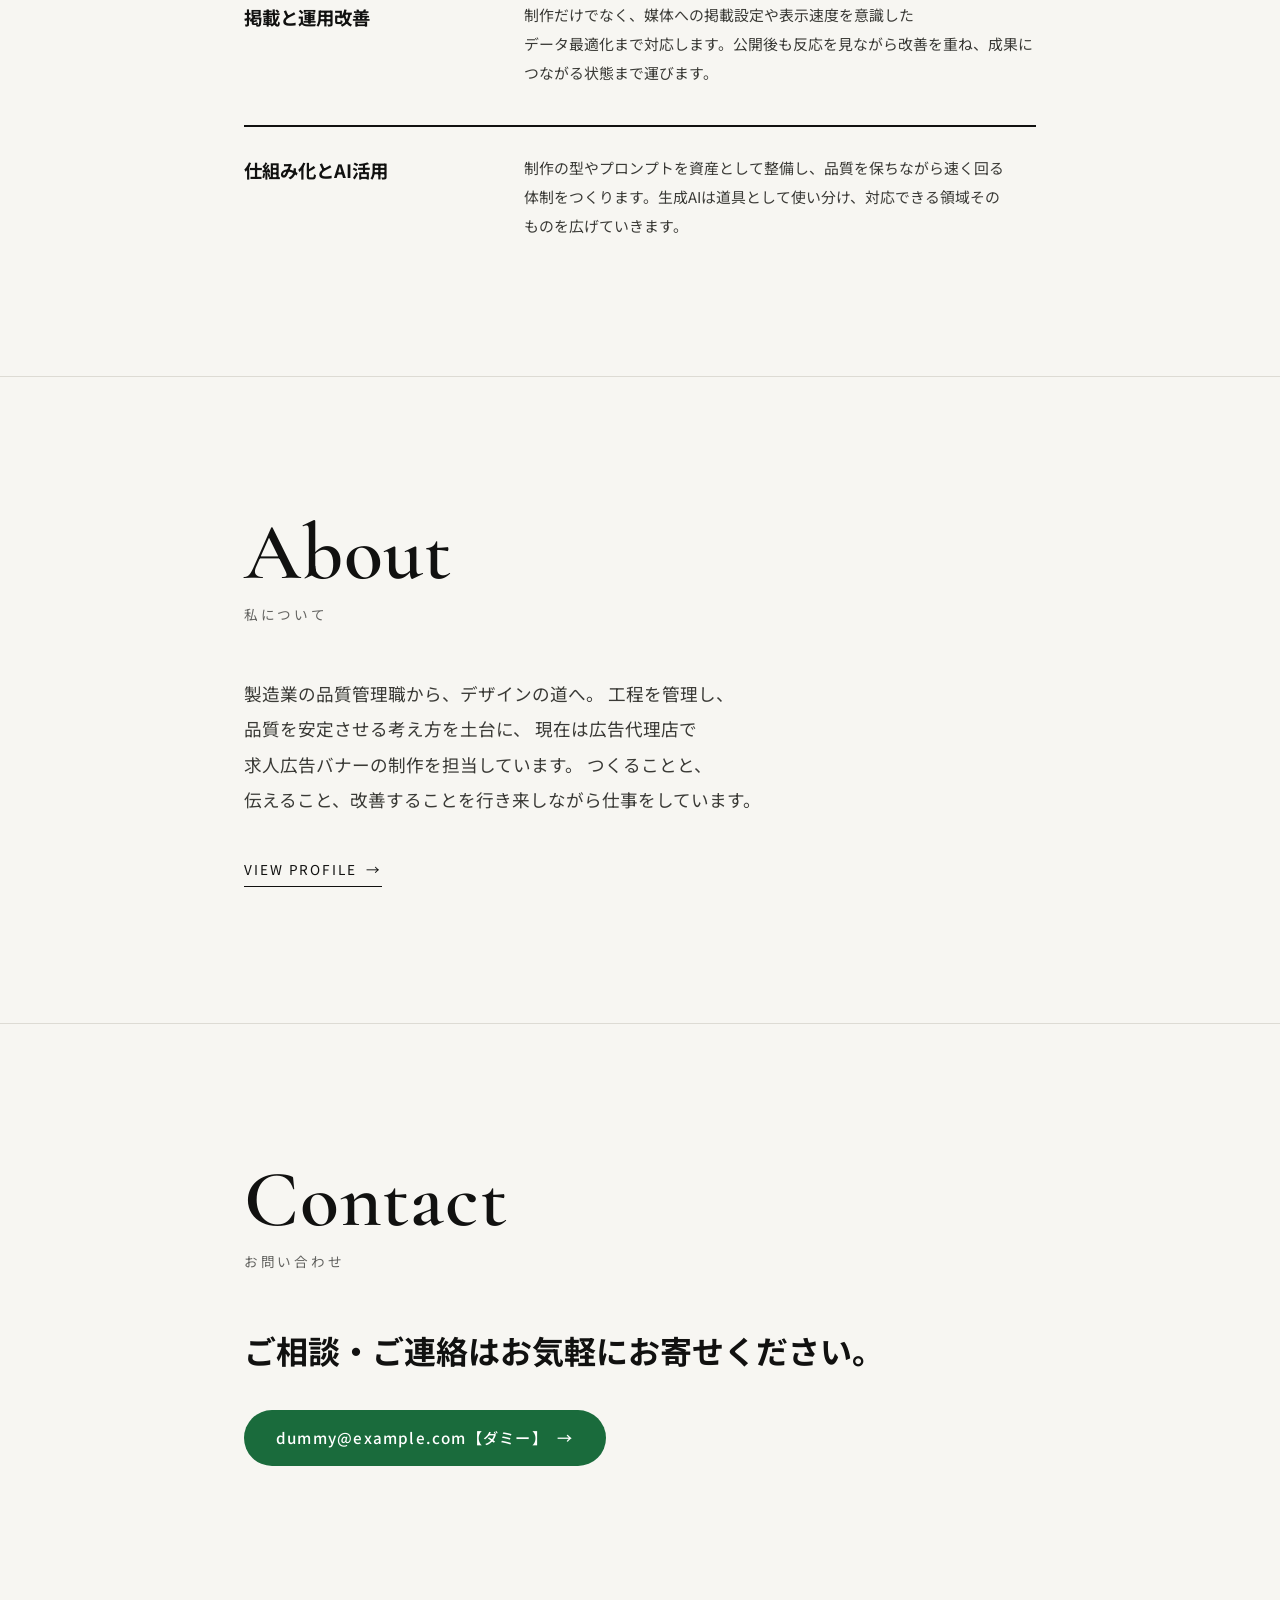
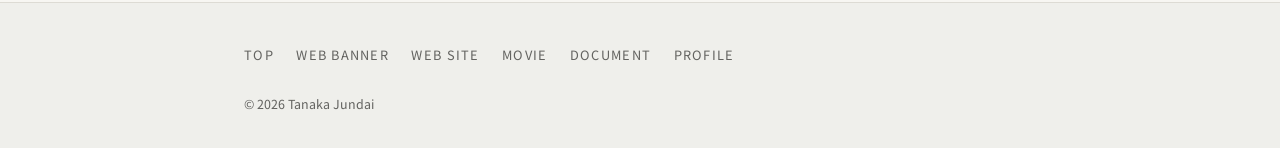
==== commit 15fd1f32: "Add files via upload" ====
--- a/index.html
+++ b/index.html
@@ -54,24 +54,66 @@
     <h2 class="title-xl fade-in" id="works-title">Works</h2>
     <p class="title-xl-ja fade-in">制作実績</p>
 
-    <div class="work-tiles fade-in">
-      <!-- TODO: <div class="ph">…</div> を <img src="○○.jpg" alt="" loading="lazy" decoding="async"> に差し替え -->
-      <a class="tile" href="banner.html" aria-label="求人広告バナー制作の詳細を見る">
-        <div class="ph">サムネイル【ダミー】</div>
-        <span class="tile-name" aria-hidden="true">求人広告バナー制作</span>
-      </a>
-      <a class="tile" href="website.html" aria-label="リラクゼーションサロン 公式サイト構築の詳細を見る">
-        <div class="ph">サムネイル【差し替え】</div>
-        <span class="tile-name" aria-hidden="true">リラクゼーションサロン 公式サイト構築</span>
-      </a>
-      <a class="tile" href="movie.html" aria-label="MV・映像制作の詳細を見る">
-        <div class="ph">サムネイル【ダミー】</div>
-        <span class="tile-name" aria-hidden="true">MV・映像制作</span>
-      </a>
-      <a class="tile" href="document.html" aria-label="生成AI活用 提案資料の詳細を見る">
-        <img src="document-3.jpg" alt="" loading="lazy" decoding="async">
-        <span class="tile-name" aria-hidden="true">生成AI活用 提案資料</span>
-      </a>
+    <div class="tiles-bleed fade-in">
+      <div class="work-tiles">
+        <!-- TODO: <div class="ph">…</div> を <img src="○○.jpg" alt="" loading="lazy" decoding="async"> に差し替え -->
+        <a class="tile" href="banner.html" aria-label="求人広告バナー 01の詳細を見る">
+          <div class="ph">【ダミー】</div>
+          <span class="tile-name" aria-hidden="true">求人広告バナー 01</span>
+        </a>
+        <a class="tile" href="banner.html" aria-label="求人広告バナー 02の詳細を見る">
+          <div class="ph">【ダミー】</div>
+          <span class="tile-name" aria-hidden="true">求人広告バナー 02</span>
+        </a>
+        <a class="tile" href="banner.html" aria-label="求人広告バナー 03の詳細を見る">
+          <div class="ph">【ダミー】</div>
+          <span class="tile-name" aria-hidden="true">求人広告バナー 03</span>
+        </a>
+        <a class="tile" href="banner.html" aria-label="求人広告バナー 04の詳細を見る">
+          <div class="ph">【ダミー】</div>
+          <span class="tile-name" aria-hidden="true">求人広告バナー 04</span>
+        </a>
+        <a class="tile" href="banner.html" aria-label="求人広告バナー 05の詳細を見る">
+          <div class="ph">【ダミー】</div>
+          <span class="tile-name" aria-hidden="true">求人広告バナー 05</span>
+        </a>
+        <a class="tile" href="banner.html" aria-label="求人広告バナー 06の詳細を見る">
+          <div class="ph">【ダミー】</div>
+          <span class="tile-name" aria-hidden="true">求人広告バナー 06</span>
+        </a>
+        <a class="tile" href="website.html" aria-label="サロン公式サイト トップページの詳細を見る">
+          <div class="ph">【ダミー】</div>
+          <span class="tile-name" aria-hidden="true">サロン公式サイト トップページ</span>
+        </a>
+        <a class="tile" href="website.html" aria-label="サロン公式サイト 予約導線の詳細を見る">
+          <div class="ph">【ダミー】</div>
+          <span class="tile-name" aria-hidden="true">サロン公式サイト 予約導線</span>
+        </a>
+        <a class="tile" href="movie.html" aria-label="MV・映像制作 01の詳細を見る">
+          <div class="ph">【ダミー】</div>
+          <span class="tile-name" aria-hidden="true">MV・映像制作 01</span>
+        </a>
+        <a class="tile" href="movie.html" aria-label="MV・映像制作 02の詳細を見る">
+          <div class="ph">【ダミー】</div>
+          <span class="tile-name" aria-hidden="true">MV・映像制作 02</span>
+        </a>
+        <a class="tile" href="document.html" aria-label="提案資料 表紙の詳細を見る">
+          <img src="document-1.jpg" alt="" loading="lazy" decoding="async">
+          <span class="tile-name" aria-hidden="true">提案資料 表紙</span>
+        </a>
+        <a class="tile" href="document.html" aria-label="提案資料 現状分析の詳細を見る">
+          <img src="document-2.jpg" alt="" loading="lazy" decoding="async">
+          <span class="tile-name" aria-hidden="true">提案資料 現状分析</span>
+        </a>
+        <a class="tile" href="document.html" aria-label="提案資料 改善提案の詳細を見る">
+          <img src="document-3.jpg" alt="" loading="lazy" decoding="async">
+          <span class="tile-name" aria-hidden="true">提案資料 改善提案</span>
+        </a>
+        <a class="tile" href="document.html" aria-label="提案資料 まとめの詳細を見る">
+          <img src="document-4.jpg" alt="" loading="lazy" decoding="async">
+          <span class="tile-name" aria-hidden="true">提案資料 まとめ</span>
+        </a>
+      </div>
     </div>
   </div>
 </section>
@@ -85,24 +127,15 @@
     <div class="service-list">
       <div class="service-item fade-in">
         <p class="service-name">訴求設計と制作</p>
-        <p class="service-text">
-          <span class="nb">ターゲットにとってのメリットから逆算して</span><span class="nb">訴求軸を決め、</span><span class="nb">情報に優先順位をつけて設計します。</span>
-          <span class="nb">可読性を最優先にした文字設計で、</span><span class="nb">限られたスペースでも</span><span class="nb">伝わる形に仕上げます。</span>
-        </p>
+        <p class="service-text">ターゲットにとってのメリットから逆算して訴求軸を決め、情報に優先順位をつけて設計します。可読性を最優先にした文字設計で、限られたスペースでも伝わる形に仕上げます。</p>
       </div>
       <div class="service-item fade-in">
         <p class="service-name">掲載と運用改善</p>
-        <p class="service-text">
-          <span class="nb">制作だけでなく、</span><span class="nb">媒体への掲載設定や</span><span class="nb">表示速度を意識したデータ最適化まで</span><span class="nb">対応します。</span>
-          <span class="nb">公開後も反応を見ながら改善を重ね、</span><span class="nb">成果につながる状態まで運びます。</span>
-        </p>
+        <p class="service-text">制作だけでなく、媒体への掲載設定や表示速度を意識したデータ最適化まで対応します。公開後も反応を見ながら改善を重ね、成果につながる状態まで運びます。</p>
       </div>
       <div class="service-item fade-in">
         <p class="service-name">仕組み化とAI活用</p>
-        <p class="service-text">
-          <span class="nb">制作の型やプロンプトを資産として整備し、</span><span class="nb">品質を保ちながら</span><span class="nb">速く回る体制をつくります。</span>
-          <span class="nb">生成AIは道具として使い分け、</span><span class="nb">対応できる領域そのものを</span><span class="nb">広げていきます。</span>
-        </p>
+        <p class="service-text">制作の型やプロンプトを資産として整備し、品質を保ちながら速く回る体制をつくります。生成AIは道具として使い分け、対応できる領域そのものを広げていきます。</p>
       </div>
     </div>
   </div>
--- a/style.css
+++ b/style.css
@@ -475,12 +475,27 @@
 }
 .work-tags span::before { content: '＊ '; color: var(--accent); }
 
-/* ── できること(Service風) ── */
-.service-list { display: grid; gap: 2.5rem; }
-@media (min-width: 700px) { .service-list { grid-template-columns: repeat(3, 1fr); gap: 3rem; } }
-.service-item { border-top: 2px solid var(--text); padding-top: 1.2rem; }
-.service-name { font-size: 1.1rem; font-weight: 700; margin-bottom: 0.7rem; }
-.service-text { font-size: 0.9rem; color: var(--text-sub); line-height: 1.95; }
+/* ── できること(Service):横並びの行レイアウト ── */
+.service-list { display: grid; gap: 0; }
+.service-item {
+  display: grid;
+  grid-template-columns: 1fr;      /* モバイル:見出しの下に本文 */
+  gap: 0.5rem;
+  border-top: 2px solid var(--text);
+  padding: 1.4rem 0 2rem;
+}
+.service-item:last-child { padding-bottom: 0; }
+.service-name { font-size: 1.1rem; font-weight: 700; }
+.service-text { font-size: 0.93rem; color: var(--text-sub); line-height: 1.95; }
+
+@media (min-width: 700px) {
+  .service-item {
+    grid-template-columns: 15rem 1fr;   /* 左に見出し・右に本文で横に流す */
+    gap: 2.5rem;
+    padding: 1.6rem 0 2.4rem;
+  }
+  .service-name { font-size: 1.15rem; }
+}
 
 /* ── テキストリンク(View more) ── */
 .more-link {
@@ -678,53 +693,67 @@
 }
 
 /* ============================================================
-   TOPページ:サムネイルのみのタイル表示(隙間なし)
+   TOPページ:パネル状モザイクグリッド(画面端まで・隙間なし)
    ============================================================ */
+
+/* 画面幅いっぱいに広げる */
+.tiles-bleed {
+  width: 100vw;
+  margin-left: calc(50% - 50vw);
+}
 
 .work-tiles {
   display: grid;
   grid-template-columns: repeat(2, 1fr);
-  gap: 0;                       /* 隙間なしで隣り合わせる */
-  border: var(--line);
-  border-radius: var(--radius);
-  overflow: hidden;
+  grid-auto-rows: clamp(130px, 30vw, 220px);
+  grid-auto-flow: dense;
+  gap: 0;                       /* パネル同士を密着させる */
 }
 
 .tile {
   position: relative;
   display: block;
-  aspect-ratio: 4 / 3;
   overflow: hidden;
   background: var(--bg3);
   text-decoration: none;
-  /* タイル同士の境目を1本の細線で */
-  box-shadow: 0 0 0 0.5px var(--border);
+  outline: 0.5px solid rgba(0,0,0,0.06);   /* パネルの境目 */
+  outline-offset: -0.5px;
 }
 
 .tile img,
 .tile .ph {
   width: 100%; height: 100%;
   object-fit: cover; display: block;
-  transition: transform 0.5s ease, filter 0.4s ease;
+  transition: transform 0.6s cubic-bezier(.2,.6,.2,1), filter 0.4s;
 }
 .tile:hover img,
-.tile:focus-visible img { transform: scale(1.06); }
-
-/* ホバー時のみタイトルを重ねて表示 */
+.tile:focus-visible img { transform: scale(1.05); }
+
+/* 作品名はホバーで浮上 */
 .tile-name {
   position: absolute; inset: auto 0 0 0;
-  padding: 1.6rem 1rem 0.85rem;
-  background: linear-gradient(to top, rgba(17,17,16,0.82), rgba(17,17,16,0));
+  padding: 2rem 1.1rem 0.95rem;
+  background: linear-gradient(to top, rgba(17,17,16,0.85), rgba(17,17,16,0));
   color: #fff;
   font-size: 0.85rem; font-weight: 500; line-height: 1.5;
-  letter-spacing: 0.02em;
-  opacity: 0; transform: translateY(6px);
-  transition: opacity 0.3s, transform 0.3s;
+  opacity: 0; transform: translateY(8px);
+  transition: opacity 0.35s, transform 0.35s;
 }
 .tile:hover .tile-name,
 .tile:focus-visible .tile-name { opacity: 1; transform: translateY(0); }
 
-/* タッチ端末では常時うっすら表示(ホバーがないため) */
+/* ── PC:3列のモザイク(大小を混ぜて隙間なく詰める) ── */
+@media (min-width: 800px) {
+  .work-tiles {
+    grid-template-columns: repeat(3, 1fr);
+    grid-auto-rows: clamp(180px, 18vw, 280px);
+    grid-auto-flow: dense;        /* 空きマスを自動で埋める */
+  }
+  /* 4枚に1枚を横2マス分の大パネルにする */
+  .tile:nth-child(4n+1) { grid-column: span 2; }
+}
+
+/* タッチ端末は常時表示(ホバーがないため) */
 @media (hover: none) {
   .tile-name { opacity: 1; transform: none; }
 }
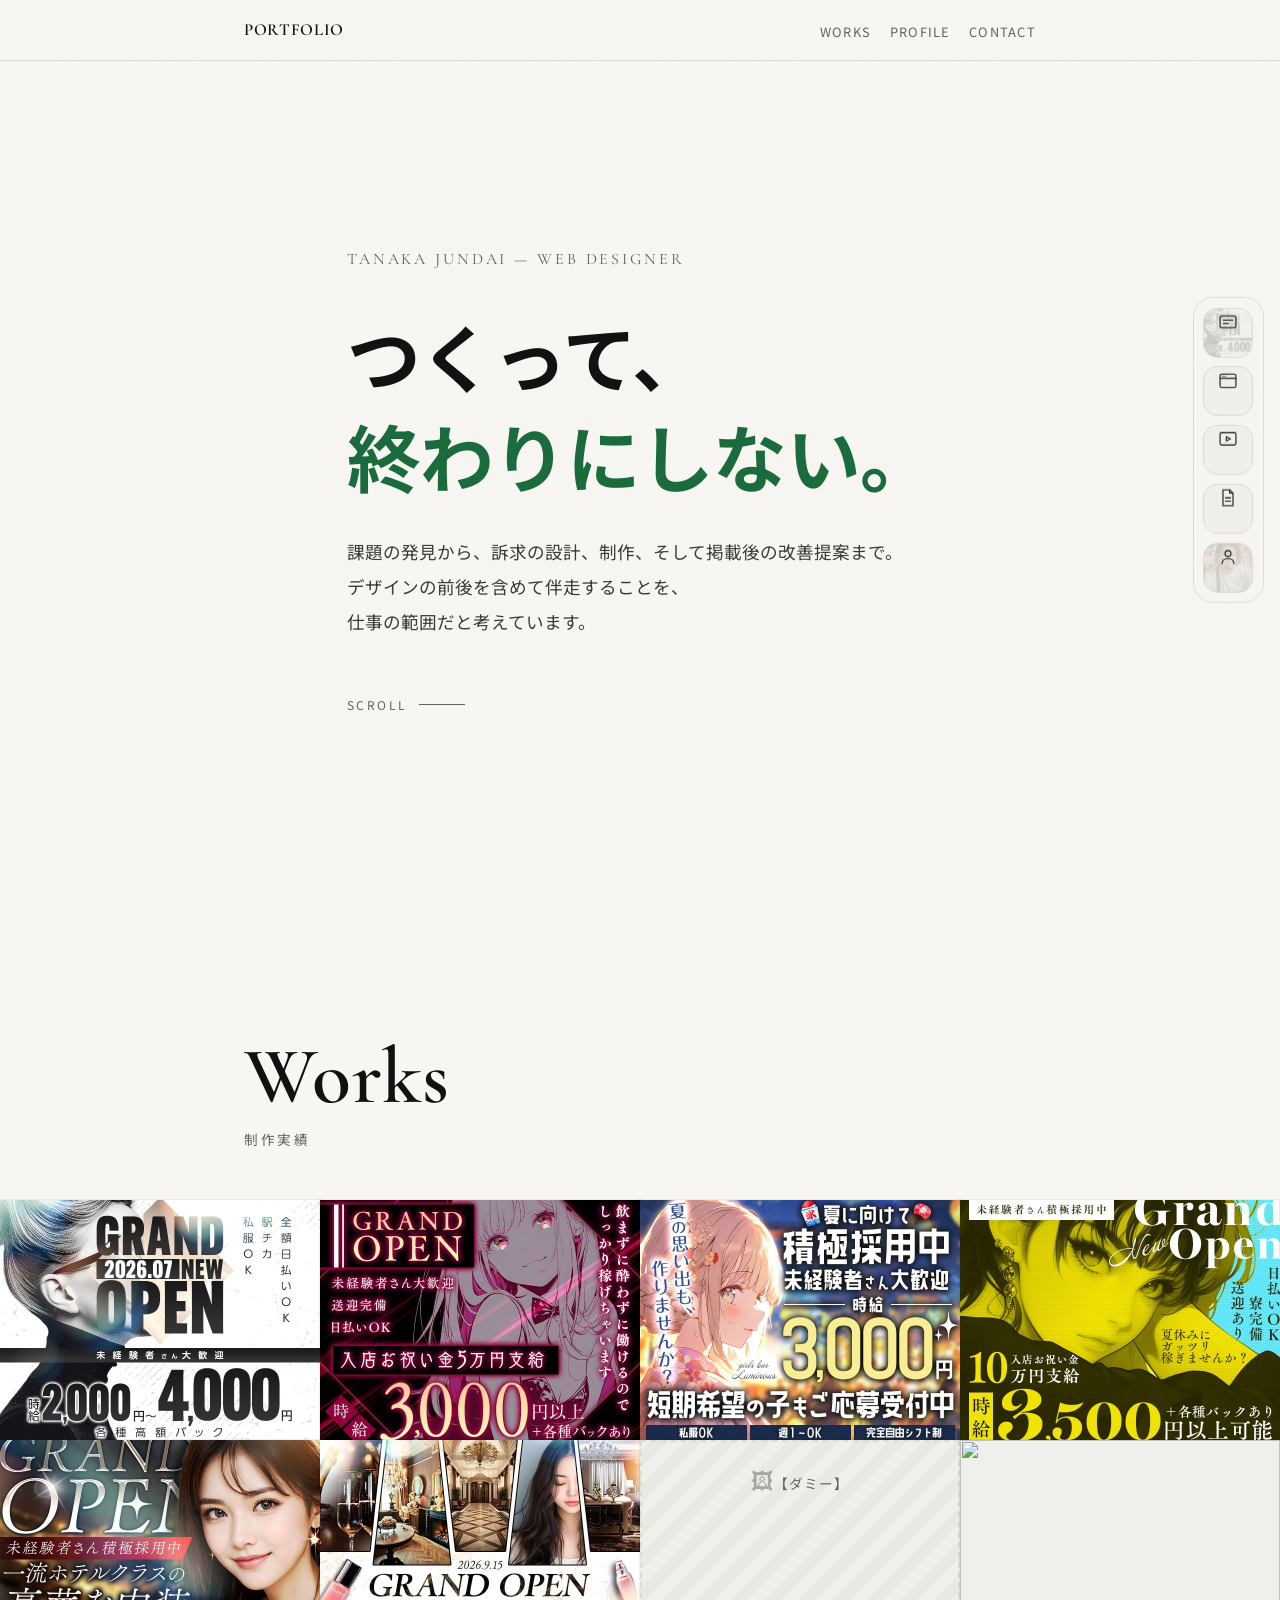
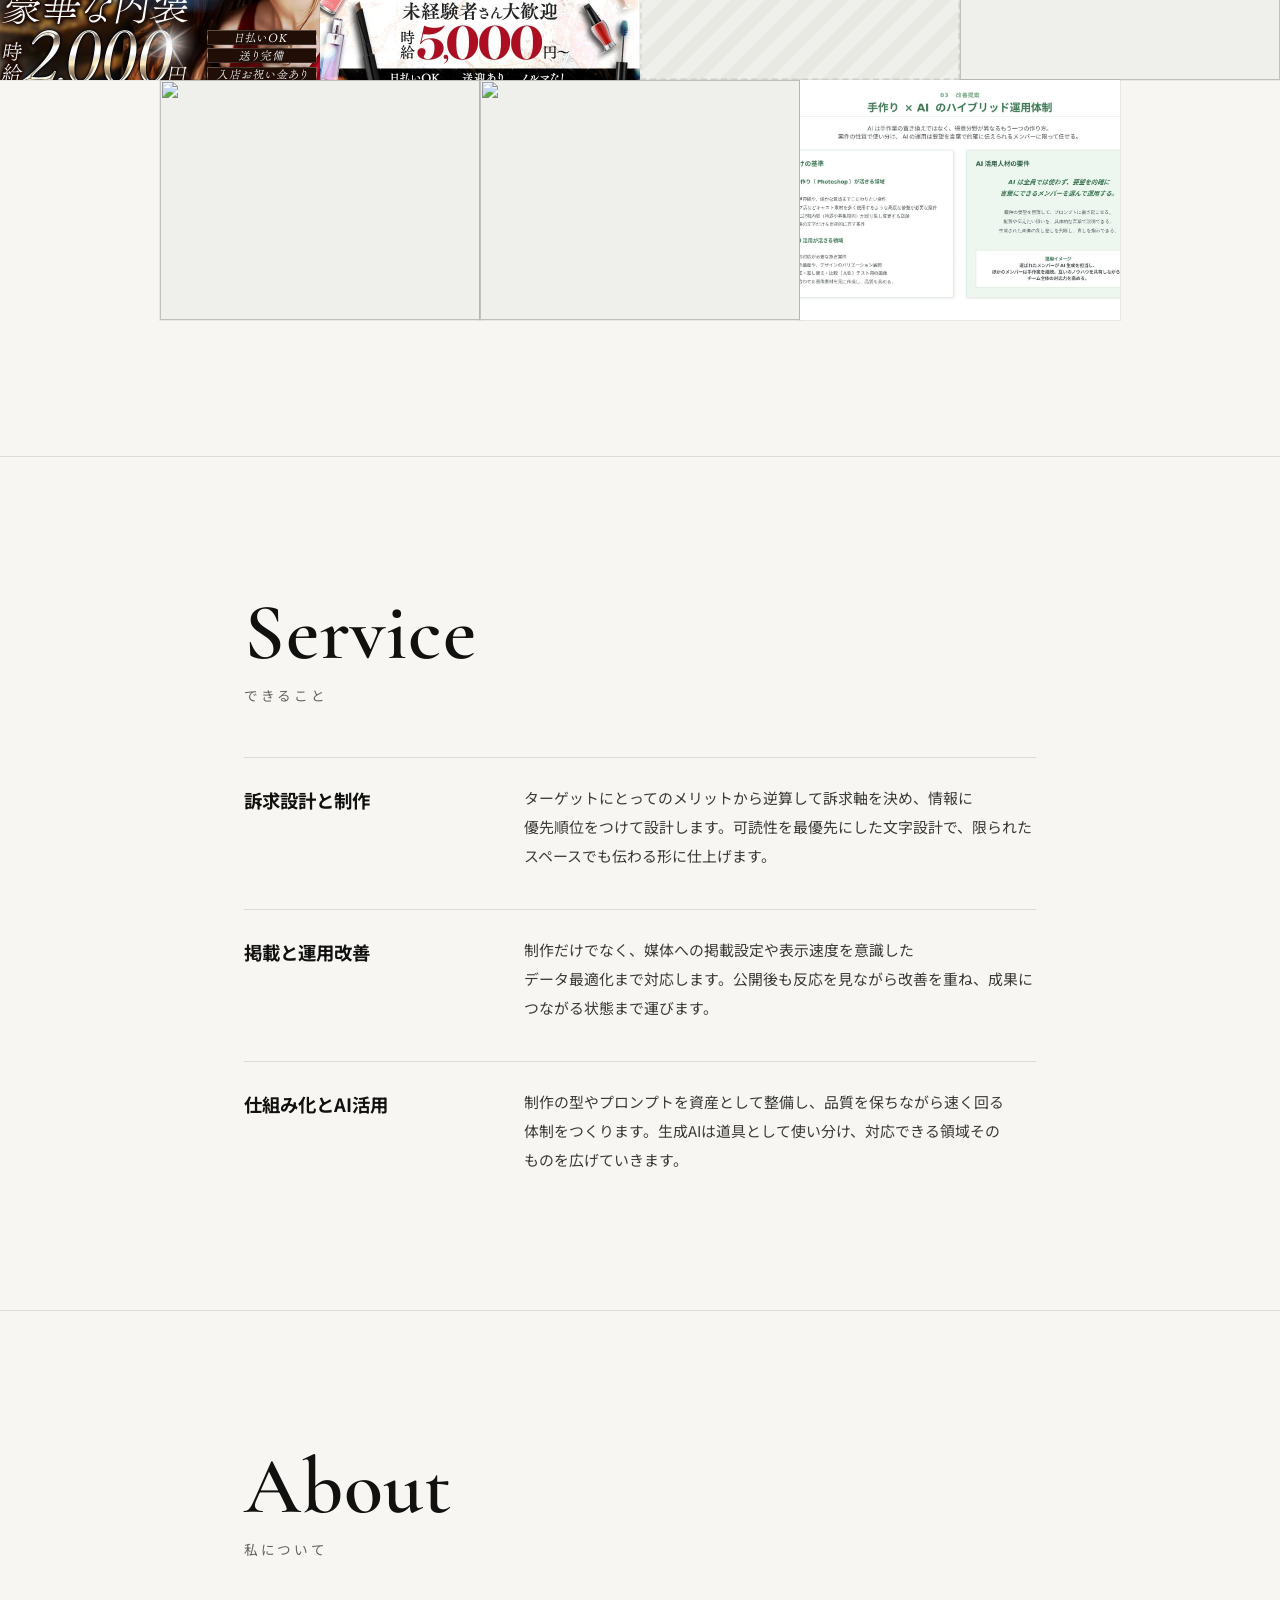
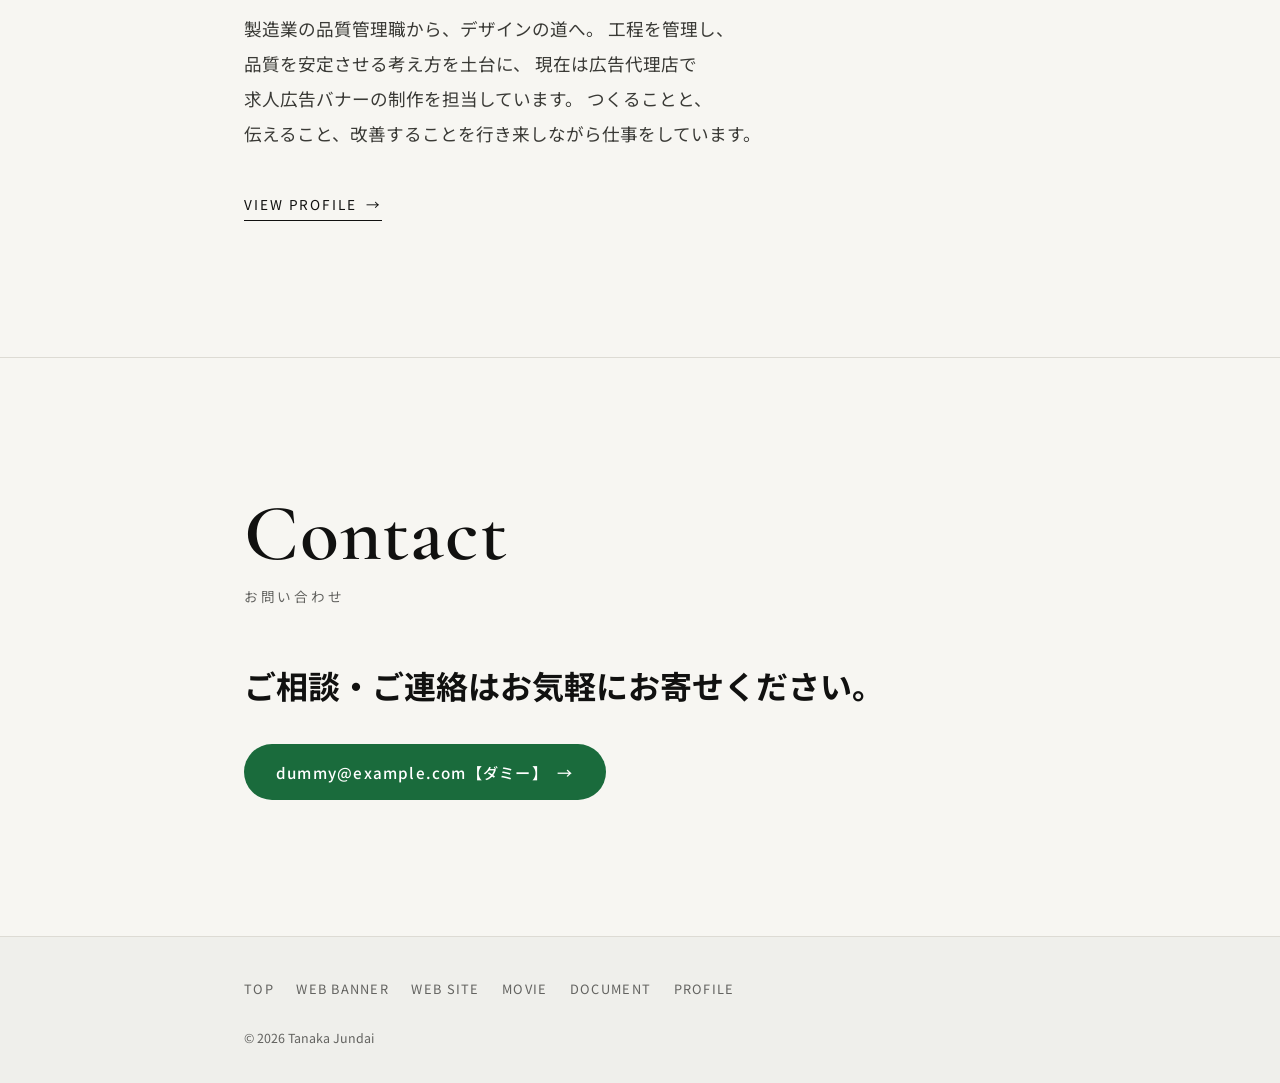
==== commit e8cdbb39: "Add files via upload" ====
--- a/index.html
+++ b/index.html
@@ -56,62 +56,49 @@
 
     <div class="tiles-bleed fade-in">
       <div class="work-tiles">
-        <!-- TODO: <div class="ph">…</div> を <img src="○○.jpg" alt="" loading="lazy" decoding="async"> に差し替え -->
         <a class="tile" href="banner.html" aria-label="求人広告バナー 01の詳細を見る">
+          <img src="banner-01.jpg" alt="" loading="lazy" decoding="async">
+          <span class="tile-name" aria-hidden="true">求人広告バナー 01</span>
+        </a>
+        <a class="tile" href="banner.html" aria-label="求人広告バナー 02の詳細を見る">
+          <img src="banner-02.jpg" alt="" loading="lazy" decoding="async">
+          <span class="tile-name" aria-hidden="true">求人広告バナー 02</span>
+        </a>
+        <a class="tile" href="banner.html" aria-label="求人広告バナー 03の詳細を見る">
+          <img src="banner-03.jpg" alt="" loading="lazy" decoding="async">
+          <span class="tile-name" aria-hidden="true">求人広告バナー 03</span>
+        </a>
+        <a class="tile" href="banner.html" aria-label="求人広告バナー 04の詳細を見る">
+          <img src="banner-04.jpg" alt="" loading="lazy" decoding="async">
+          <span class="tile-name" aria-hidden="true">求人広告バナー 04</span>
+        </a>
+        <a class="tile" href="banner.html" aria-label="求人広告バナー 05の詳細を見る">
+          <img src="banner-05.jpg" alt="" loading="lazy" decoding="async">
+          <span class="tile-name" aria-hidden="true">求人広告バナー 05</span>
+        </a>
+        <a class="tile" href="banner.html" aria-label="求人広告バナー 06の詳細を見る">
+          <img src="banner-06.jpg" alt="" loading="lazy" decoding="async">
+          <span class="tile-name" aria-hidden="true">求人広告バナー 06</span>
+        </a>
+        <a class="tile" href="website.html" aria-label="リラクゼーションサロン 公式サイトの詳細を見る">
           <div class="ph">【ダミー】</div>
-          <span class="tile-name" aria-hidden="true">求人広告バナー 01</span>
-        </a>
-        <a class="tile" href="banner.html" aria-label="求人広告バナー 02の詳細を見る">
-          <div class="ph">【ダミー】</div>
-          <span class="tile-name" aria-hidden="true">求人広告バナー 02</span>
-        </a>
-        <a class="tile" href="banner.html" aria-label="求人広告バナー 03の詳細を見る">
-          <div class="ph">【ダミー】</div>
-          <span class="tile-name" aria-hidden="true">求人広告バナー 03</span>
-        </a>
-        <a class="tile" href="banner.html" aria-label="求人広告バナー 04の詳細を見る">
-          <div class="ph">【ダミー】</div>
-          <span class="tile-name" aria-hidden="true">求人広告バナー 04</span>
-        </a>
-        <a class="tile" href="banner.html" aria-label="求人広告バナー 05の詳細を見る">
-          <div class="ph">【ダミー】</div>
-          <span class="tile-name" aria-hidden="true">求人広告バナー 05</span>
-        </a>
-        <a class="tile" href="banner.html" aria-label="求人広告バナー 06の詳細を見る">
-          <div class="ph">【ダミー】</div>
-          <span class="tile-name" aria-hidden="true">求人広告バナー 06</span>
-        </a>
-        <a class="tile" href="website.html" aria-label="サロン公式サイト トップページの詳細を見る">
-          <div class="ph">【ダミー】</div>
-          <span class="tile-name" aria-hidden="true">サロン公式サイト トップページ</span>
-        </a>
-        <a class="tile" href="website.html" aria-label="サロン公式サイト 予約導線の詳細を見る">
-          <div class="ph">【ダミー】</div>
-          <span class="tile-name" aria-hidden="true">サロン公式サイト 予約導線</span>
-        </a>
-        <a class="tile" href="movie.html" aria-label="MV・映像制作 01の詳細を見る">
-          <div class="ph">【ダミー】</div>
-          <span class="tile-name" aria-hidden="true">MV・映像制作 01</span>
-        </a>
-        <a class="tile" href="movie.html" aria-label="MV・映像制作 02の詳細を見る">
-          <div class="ph">【ダミー】</div>
-          <span class="tile-name" aria-hidden="true">MV・映像制作 02</span>
-        </a>
-        <a class="tile" href="document.html" aria-label="提案資料 表紙の詳細を見る">
-          <img src="document-1.jpg" alt="" loading="lazy" decoding="async">
-          <span class="tile-name" aria-hidden="true">提案資料 表紙</span>
-        </a>
-        <a class="tile" href="document.html" aria-label="提案資料 現状分析の詳細を見る">
-          <img src="document-2.jpg" alt="" loading="lazy" decoding="async">
-          <span class="tile-name" aria-hidden="true">提案資料 現状分析</span>
-        </a>
-        <a class="tile" href="document.html" aria-label="提案資料 改善提案の詳細を見る">
+          <span class="tile-name" aria-hidden="true">リラクゼーションサロン 公式サイト</span>
+        </a>
+        <a class="tile" href="movie.html" aria-label="「LOVE ANTHEM」Music Videoの詳細を見る">
+          <img src="https://img.youtube.com/vi/sU2lgredggQ/hqdefault.jpg" alt="" loading="lazy" decoding="async">
+          <span class="tile-name" aria-hidden="true">「LOVE ANTHEM」Music Video</span>
+        </a>
+        <a class="tile" href="movie.html" aria-label="「部屋に照らされた光」/ 可不の詳細を見る">
+          <img src="https://img.youtube.com/vi/1am1YUteGG4/hqdefault.jpg" alt="" loading="lazy" decoding="async">
+          <span class="tile-name" aria-hidden="true">「部屋に照らされた光」/ 可不</span>
+        </a>
+        <a class="tile" href="movie.html" aria-label="配信スタート演出映像の詳細を見る">
+          <img src="https://img.youtube.com/vi/16geznXJoEQ/hqdefault.jpg" alt="" loading="lazy" decoding="async">
+          <span class="tile-name" aria-hidden="true">配信スタート演出映像</span>
+        </a>
+        <a class="tile" href="document.html" aria-label="生成AI活用 提案資料の詳細を見る">
           <img src="document-3.jpg" alt="" loading="lazy" decoding="async">
-          <span class="tile-name" aria-hidden="true">提案資料 改善提案</span>
-        </a>
-        <a class="tile" href="document.html" aria-label="提案資料 まとめの詳細を見る">
-          <img src="document-4.jpg" alt="" loading="lazy" decoding="async">
-          <span class="tile-name" aria-hidden="true">提案資料 まとめ</span>
+          <span class="tile-name" aria-hidden="true">生成AI活用 提案資料</span>
         </a>
       </div>
     </div>
@@ -188,7 +175,7 @@
 </footer>
 
 <nav class="dock" aria-label="作品ページへのショートカット">
-  <a class="dock-item" href="banner.html" style="--thumb:url(banner1.jpg)" title="Banner">
+  <a class="dock-item" href="banner.html" style="--thumb:url(banner-01.jpg)" title="Banner">
     <svg viewBox="0 0 24 24" aria-hidden="true"><rect x="2.5" y="5" width="19" height="14" rx="2"/><path d="M6.5 10h11M6.5 14h6"/></svg>
     <span class="dock-label">Banner</span>
   </a>
@@ -196,7 +183,7 @@
     <svg viewBox="0 0 24 24" aria-hidden="true"><rect x="2.5" y="4" width="19" height="16" rx="2"/><path d="M2.5 9h19M6 6.5h.01M8.5 6.5h.01"/></svg>
     <span class="dock-label">Site</span>
   </a>
-  <a class="dock-item" href="movie.html" style="--thumb:url(concept1.png)" title="Movie">
+  <a class="dock-item" href="movie.html" style="--thumb:url(https://img.youtube.com/vi/sU2lgredggQ/hqdefault.jpg)" title="Movie">
     <svg viewBox="0 0 24 24" aria-hidden="true"><rect x="2.5" y="4.5" width="19" height="15" rx="2"/><path d="M10 9.5l5 2.5-5 2.5z"/></svg>
     <span class="dock-label">Movie</span>
   </a>
--- a/style.css
+++ b/style.css
@@ -481,7 +481,7 @@
   display: grid;
   grid-template-columns: 1fr;      /* モバイル:見出しの下に本文 */
   gap: 0.5rem;
-  border-top: 2px solid var(--text);
+  border-top: var(--line);
   padding: 1.4rem 0 2rem;
 }
 .service-item:last-child { padding-bottom: 0; }
@@ -703,16 +703,17 @@
 }
 
 .work-tiles {
-  display: grid;
-  grid-template-columns: repeat(2, 1fr);
-  grid-auto-rows: clamp(130px, 30vw, 220px);
-  grid-auto-flow: dense;
+  display: flex;
+  flex-wrap: wrap;
+  justify-content: center;      /* 端数の行は中央に寄せて穴を作らない */
   gap: 0;                       /* パネル同士を密着させる */
 }
 
 .tile {
   position: relative;
   display: block;
+  width: 50%;                   /* モバイル:2列 */
+  aspect-ratio: 4 / 3;          /* 全パネル同一サイズ */
   overflow: hidden;
   background: var(--bg3);
   text-decoration: none;
@@ -742,15 +743,9 @@
 .tile:hover .tile-name,
 .tile:focus-visible .tile-name { opacity: 1; transform: translateY(0); }
 
-/* ── PC:3列のモザイク(大小を混ぜて隙間なく詰める) ── */
-@media (min-width: 800px) {
-  .work-tiles {
-    grid-template-columns: repeat(3, 1fr);
-    grid-auto-rows: clamp(180px, 18vw, 280px);
-    grid-auto-flow: dense;        /* 空きマスを自動で埋める */
-  }
-  /* 4枚に1枚を横2マス分の大パネルにする */
-  .tile:nth-child(4n+1) { grid-column: span 2; }
+/* ── PC:4列。全パネル同一サイズで隙間なく並べる ── */
+@media (min-width: 900px) {
+  .tile { width: 25%; }
 }
 
 /* タッチ端末は常時表示(ホバーがないため) */
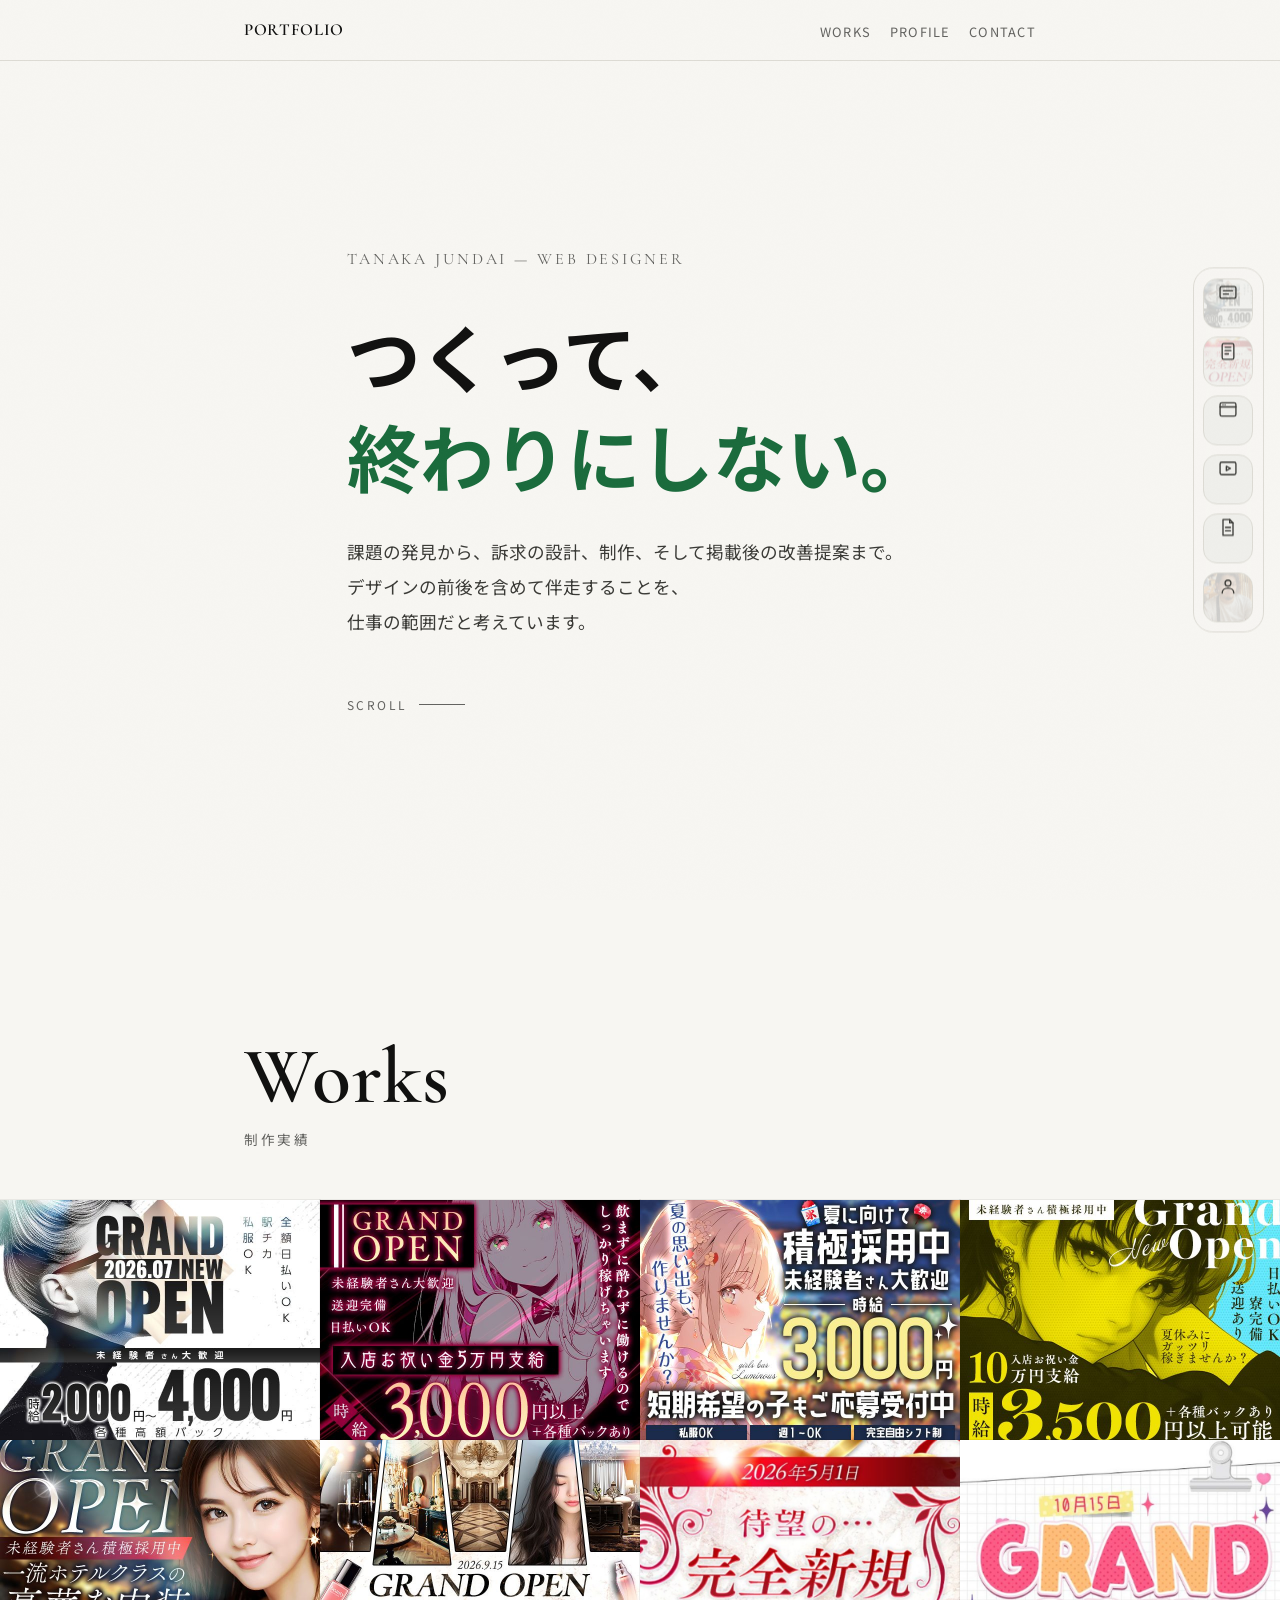
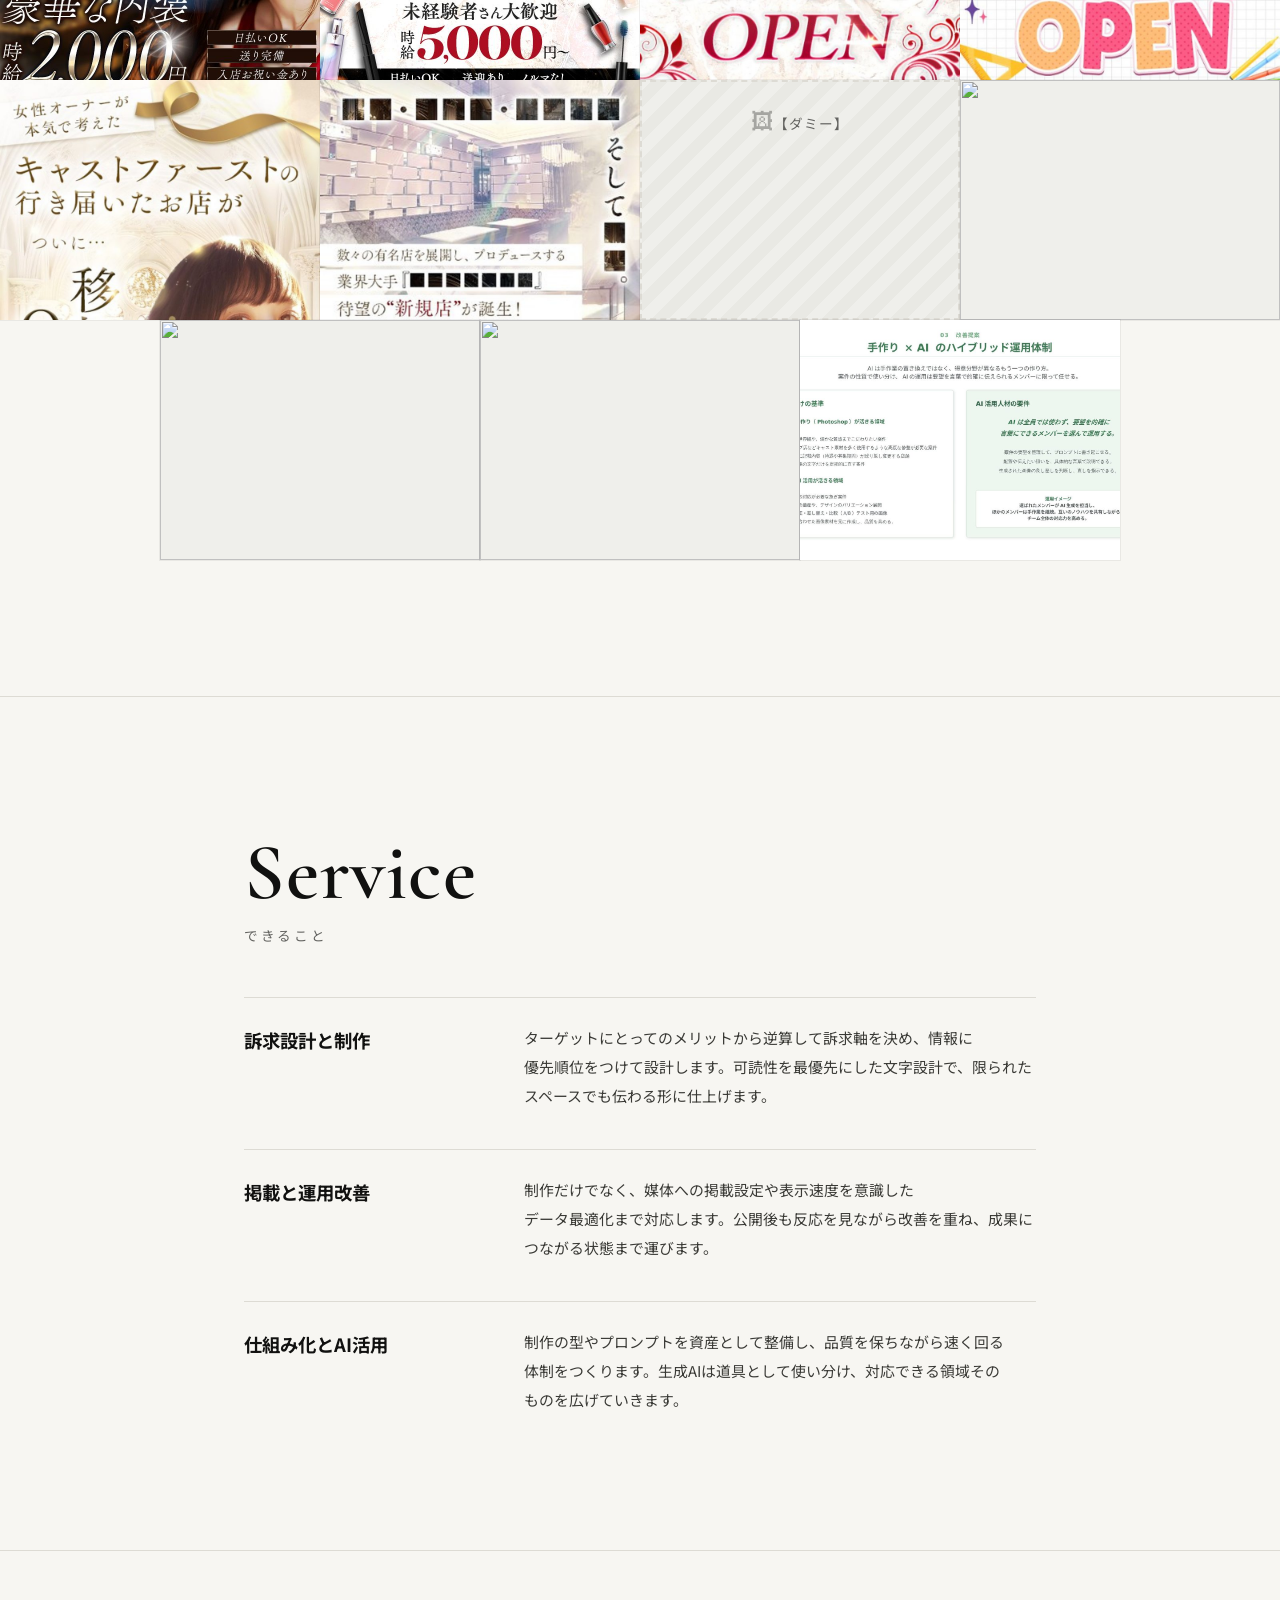
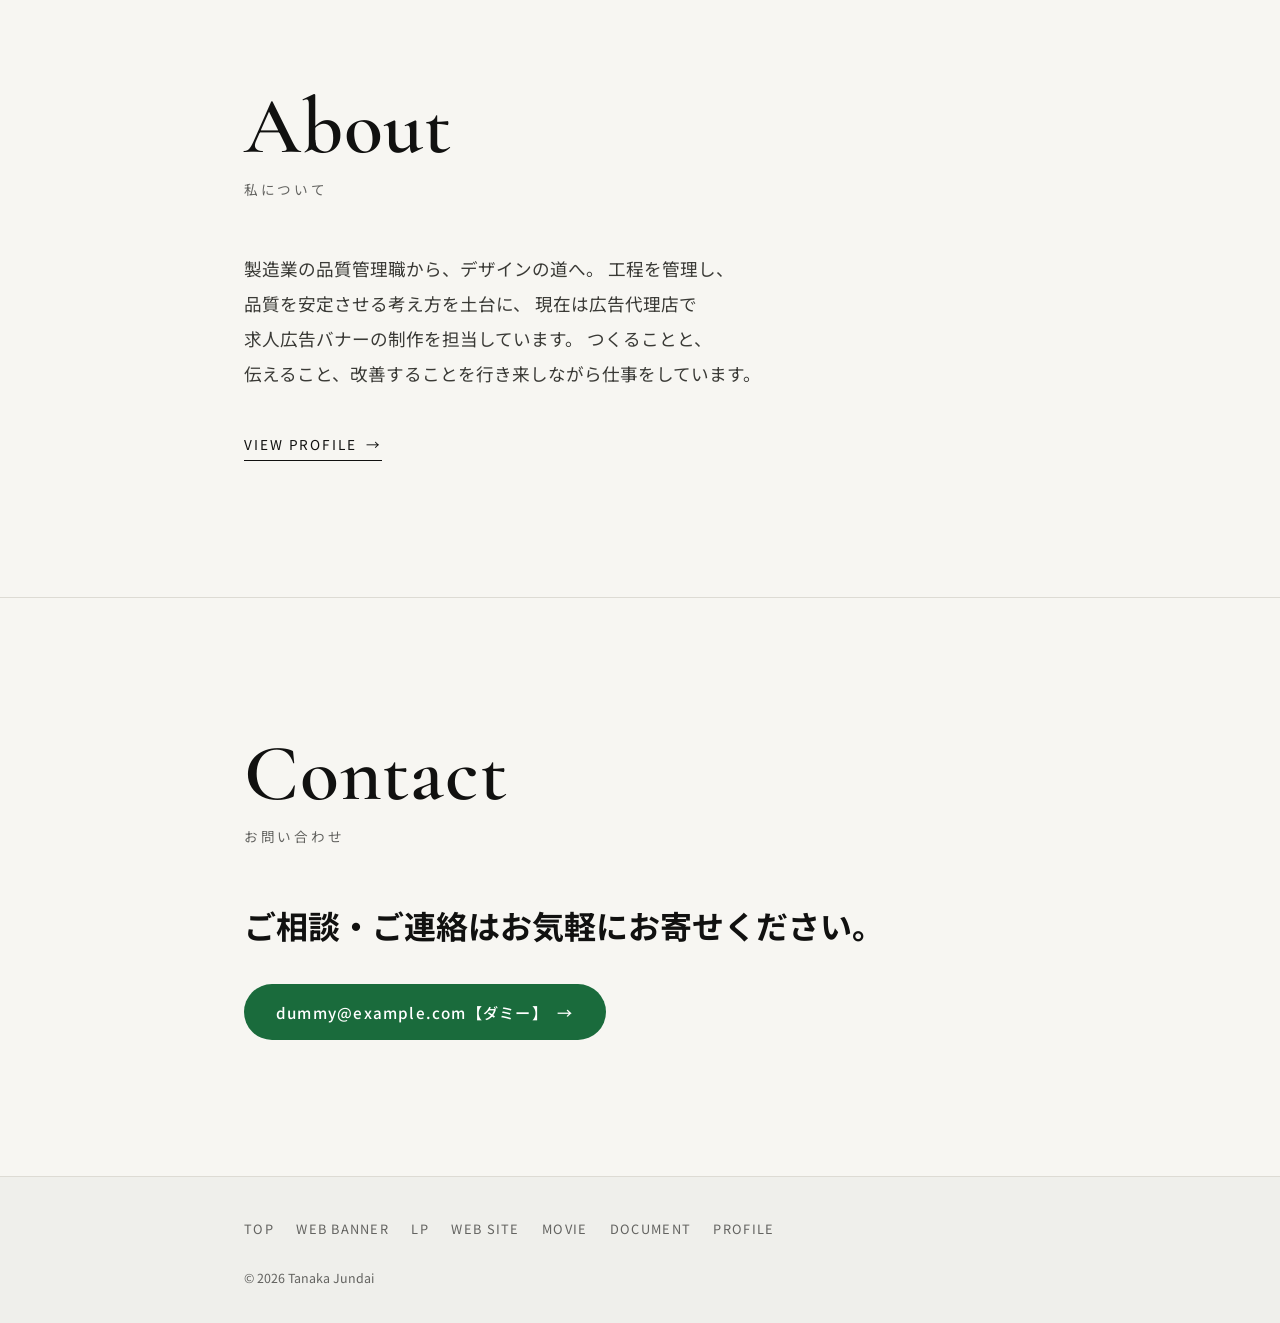
==== commit 102987db: "Add files via upload" ====
--- a/index.html
+++ b/index.html
@@ -80,6 +80,22 @@
           <img src="banner-06.jpg" alt="" loading="lazy" decoding="async">
           <span class="tile-name" aria-hidden="true">求人広告バナー 06</span>
         </a>
+        <a class="tile" href="lp.html" aria-label="新規オープンの求人LPの詳細を見る">
+          <img src="lp-01-fv.jpg" alt="" loading="lazy" decoding="async">
+          <span class="tile-name" aria-hidden="true">求人LP / レッド×ゴールド</span>
+        </a>
+        <a class="tile" href="lp.html" aria-label="コンセプトカフェの求人LPの詳細を見る">
+          <img src="lp-02-fv.jpg" alt="" loading="lazy" decoding="async">
+          <span class="tile-name" aria-hidden="true">求人LP / ポップ×マルチカラー</span>
+        </a>
+        <a class="tile" href="lp.html" aria-label="移転新規オープンの求人LPの詳細を見る">
+          <img src="lp-03-fv.jpg" alt="" loading="lazy" decoding="async">
+          <span class="tile-name" aria-hidden="true">求人LP / ホワイト×ゴールド</span>
+        </a>
+        <a class="tile" href="lp.html" aria-label="店舗拡大の求人LPの詳細を見る">
+          <img src="lp-04-fv.jpg" alt="" loading="lazy" decoding="async">
+          <span class="tile-name" aria-hidden="true">求人LP / シルバー×クリスタル</span>
+        </a>
         <a class="tile" href="website.html" aria-label="リラクゼーションサロン 公式サイトの詳細を見る">
           <div class="ph">【ダミー】</div>
           <span class="tile-name" aria-hidden="true">リラクゼーションサロン 公式サイト</span>
@@ -165,6 +181,7 @@
     <div class="footer-links">
       <a href="index.html">Top</a>
       <a href="banner.html">Web Banner</a>
+      <a href="lp.html">LP</a>
       <a href="website.html">Web Site</a>
       <a href="movie.html">Movie</a>
       <a href="document.html">Document</a>
@@ -179,6 +196,10 @@
     <svg viewBox="0 0 24 24" aria-hidden="true"><rect x="2.5" y="5" width="19" height="14" rx="2"/><path d="M6.5 10h11M6.5 14h6"/></svg>
     <span class="dock-label">Banner</span>
   </a>
+  <a class="dock-item" href="lp.html" style="--thumb:url(lp-01-fv.jpg)" title="LP">
+    <svg viewBox="0 0 24 24" aria-hidden="true"><rect x="5" y="2.5" width="14" height="19" rx="2"/><path d="M8.5 7h7M8.5 11h7M8.5 15h4"/></svg>
+    <span class="dock-label">LP</span>
+  </a>
   <a class="dock-item" href="website.html" style="--thumb:url(website-top.png)" title="Site">
     <svg viewBox="0 0 24 24" aria-hidden="true"><rect x="2.5" y="4" width="19" height="16" rx="2"/><path d="M2.5 9h19M6 6.5h.01M8.5 6.5h.01"/></svg>
     <span class="dock-label">Site</span>
--- a/style.css
+++ b/style.css
@@ -757,3 +757,49 @@
   .tile img, .tile-name { transition: none; }
   .tile:hover img { transform: none; }
 }
+
+/* ============================================================
+   LP:縦長ページをスクロール枠で見せる
+   ============================================================ */
+
+.lp-item { margin-bottom: 4.5rem; }
+.lp-item:last-child { margin-bottom: 0; }
+
+.lp-layout { display: grid; gap: 1.8rem; align-items: start; }
+@media (min-width: 800px) {
+  .lp-layout { grid-template-columns: 300px 1fr; gap: 2.5rem; }
+}
+
+/* スクロールで全体を見せる枠(実際の閲覧体験に近い形) */
+.lp-frame {
+  position: relative;
+  height: 460px;
+  overflow-y: auto;
+  overflow-x: hidden;
+  border: var(--line);
+  border-radius: var(--radius);
+  background: var(--bg3);
+  -webkit-overflow-scrolling: touch;
+}
+@media (min-width: 800px) { .lp-frame { height: 560px; } }
+.lp-frame img { width: 100%; display: block; }
+
+/* スクロールできることを示すヒント */
+.lp-hint {
+  font-size: 0.75rem; letter-spacing: 0.08em;
+  color: var(--text-muted); margin-top: 0.5rem;
+}
+.lp-hint::before { content: '↕ '; color: var(--accent); }
+
+.lp-meta-name {
+  font-size: 1.1rem; font-weight: 700; margin-bottom: 0.3rem;
+}
+.lp-meta-cat {
+  font-size: 0.78rem; letter-spacing: 0.14em; text-transform: uppercase;
+  color: var(--accent); font-weight: 500; margin-bottom: 0.8rem;
+}
+.lp-meta-text {
+  font-size: 0.88rem; color: var(--text-sub); line-height: 1.9;
+  margin-bottom: 1rem;
+}
+.lp-meta-text strong { color: var(--text); font-weight: 500; }
